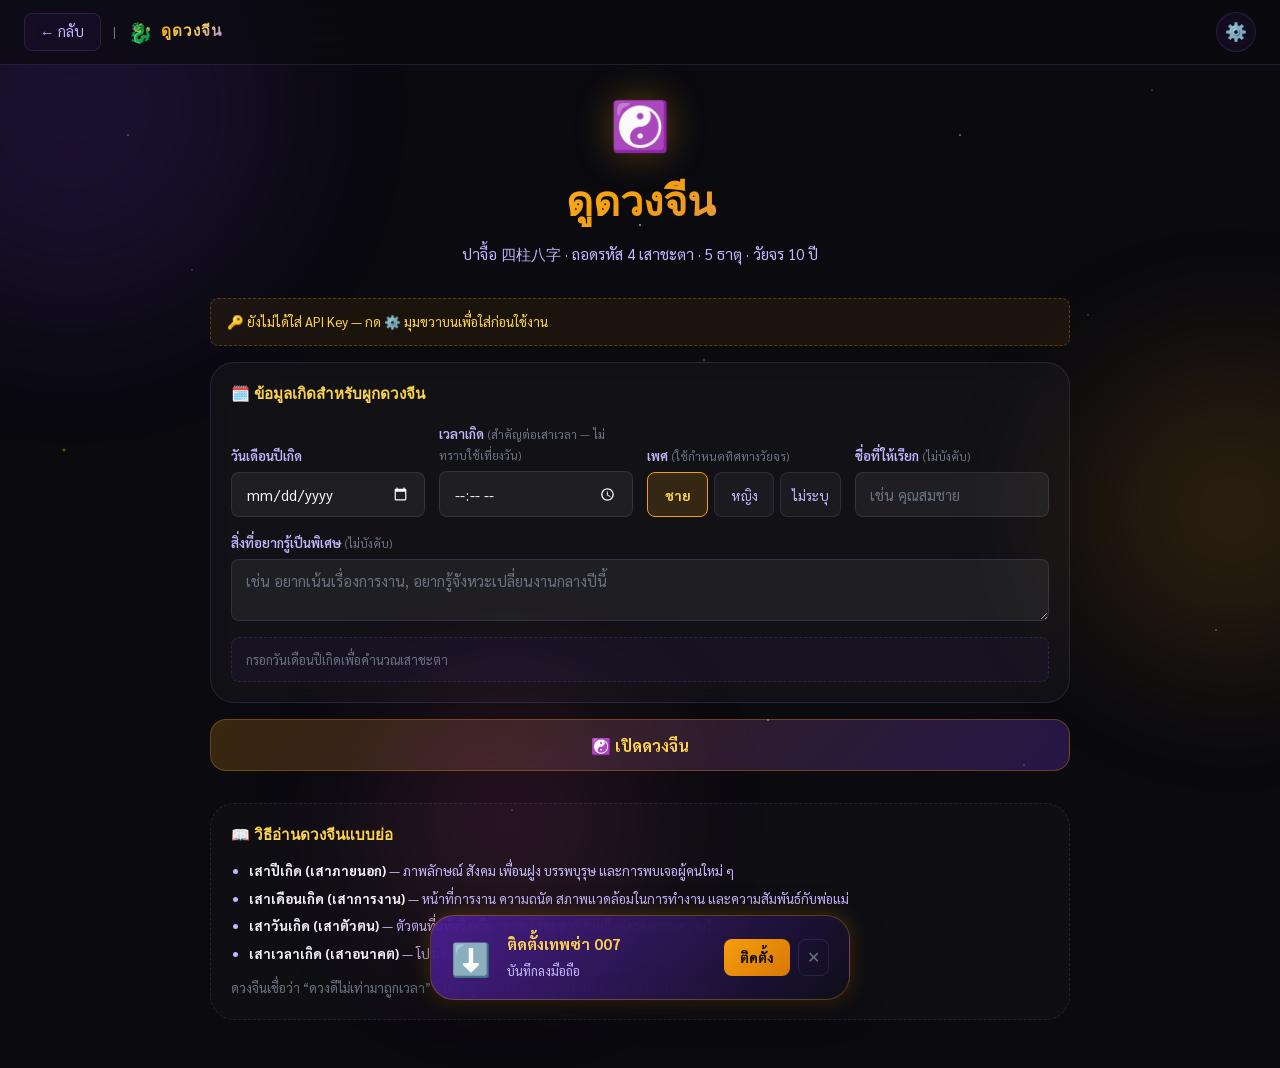
==== pages/chinese.html @ 2c727ce7 "Add files via upload" ====
<!DOCTYPE html>
<html lang="th">
<head>
  <meta charset="UTF-8" />
  <meta name="viewport" content="width=device-width, initial-scale=1.0, viewport-fit=cover" />
  <title>ดูดวงจีน — เทพซ่า 007</title>
  <meta name="description" content="ดูดวงจีน ปาจื้อ 4 เสาชะตา 5 ธาตุ วัยจร 10 ปี และดวงรายปี วิเคราะห์ด้วย AI" />
  <meta name="theme-color" content="#7c3aed" />
  <meta name="apple-mobile-web-app-capable" content="yes" />
  <meta name="apple-mobile-web-app-status-bar-style" content="black-translucent" />
  <link rel="manifest" href="../manifest.json" />
  <link rel="apple-touch-icon" href="../icons/icon-192.png" />
  <link rel="stylesheet" href="../css/style.css" />
</head>
<body>

<div class="stars-bg"></div>
<div class="nebula-orbs">
  <div class="orb orb-1"></div>
  <div class="orb orb-2"></div>
  <div class="orb orb-3"></div>
</div>

<!-- ========== Navbar ========== -->
<nav class="navbar" role="navigation" aria-label="เมนูนำทาง">
  <div style="display:flex; align-items:center; gap:0.75rem;">
    <a href="../index.html" class="btn-back" aria-label="กลับหน้าแรก">← กลับ</a>
    <span class="navbar-sep" style="color:var(--text-muted); font-size:0.85rem;">|</span>
    <span class="navbar-logo" style="cursor:default;">
      <span style="font-size:1.25rem;">🐉</span>
      <span class="logo-text" style="font-size:0.95rem;">ดูดวงจีน</span>
    </span>
  </div>
  <div class="navbar-actions">
    <button class="btn-icon" id="btn-settings" aria-label="การตั้งค่า" title="การตั้งค่า">⚙️</button>
  </div>
</nav>

<!-- ========== Settings Panel (shared component) ========== -->
<div class="settings-overlay" id="settings-overlay" role="dialog" aria-modal="true" aria-labelledby="settings-title"></div>
<aside class="settings-panel" id="settings-panel">
  <div class="settings-header">
    <h2 id="settings-title">⚙️ การตั้งค่า</h2>
    <button class="btn-icon" id="btn-settings-close" aria-label="ปิด">✕</button>
  </div>
  <div class="settings-body">
    <div class="settings-section">
      <label for="setting-api-key">🔑 Gemini API Key</label>
      <div class="input-group">
        <input type="password" id="setting-api-key" placeholder="AIzaSy..." autocomplete="off" spellcheck="false" />
        <button class="input-toggle-eye" id="toggle-eye" aria-label="แสดง/ซ่อน">👁</button>
      </div>
      <a href="https://aistudio.google.com/app/apikey" target="_blank" rel="noopener noreferrer" class="settings-link">
        🔗 รับ API Key ฟรีที่ Google AI Studio →
      </a>
    </div>
    <div class="settings-divider"></div>
    <div class="settings-section">
      <label for="setting-voice">🔊 โมเดลเสียงอ่าน</label>
      <div class="settings-select-wrapper">
        <select id="setting-voice" aria-label="เลือกเสียงอ่าน">
          <option value="auto">✨ อัตโนมัติ — เสียงธรรมชาติ (แนะนำ)</option>
        </select>
      </div>
      <div class="settings-hint">แสดงเฉพาะเสียงภาษาไทยที่ติดตั้งอยู่ใน Microsoft Edge หรือระบบของคุณ</div>
    </div>
    <div class="settings-divider"></div>
    <div class="settings-section">
      <label for="setting-model">🤖 เลือกโมเดล AI</label>
      <div class="settings-select-wrapper">
        <select id="setting-model" aria-label="เลือกโมเดล Gemini">
          <option value="models/gemini-2.5-flash">✨ Gemini 2.5 Flash</option>
        </select>
      </div>
      <div id="model-status" class="model-status" style="display:none;"></div>
      <button
        type="button"
        style="margin-top:0.5rem; width:100%; padding:0.5rem; border-radius:8px; border:1px solid var(--border-glass); background:var(--bg-glass); color:var(--text-secondary); font-family:Sarabun,sans-serif; font-size:0.82rem; cursor:pointer;"
        id="btn-refresh-models"
        onclick="(function(){
          const key=document.getElementById('setting-api-key').value.trim()||window.Store.get(window.STORAGE.API_KEY,'');
          if(!key){window.showToast('กรุณาใส่ API Key ก่อน','error');return;}
          const el=document.getElementById('model-status');el.style.display='block';
          window.modelManager.fetchModels(key,true);
        })()">
        🔄 โหลดโมเดลใหม่จาก API
      </button>
    </div>
    <div class="settings-divider"></div>
    <div class="settings-section">
      <label>ℹ️ ข้อมูล</label>
      <div style="font-size:0.82rem; color:var(--text-muted); line-height:1.7;">
        ข้อมูลเกิดและผลคำทำนายทั้งหมดถูกคำนวณและบันทึกไว้ในเครื่องของคุณเอง (LocalStorage) ไม่มีการส่งไปที่อื่นนอกจาก Google Gemini API
      </div>
    </div>
  </div>
  <div class="settings-footer">
    <button class="btn-save" id="btn-save-settings">💾 บันทึก</button>
    <button class="btn-clear-data" id="btn-clear-data">🗑️ ล้างทั้งหมด</button>
  </div>
</aside>

<!-- ========== Page ========== -->
<main class="astro-wrapper">

  <header class="astro-hero">
    <div class="astro-hero-icon">☯️</div>
    <h1>ดูดวงจีน</h1>
    <p>ปาจื้อ 四柱八字 · ถอดรหัส 4 เสาชะตา · 5 ธาตุ · วัยจร 10 ปี</p>
  </header>

  <div class="astro-key-warning" id="cn-key-warning" style="display:none;">
    🔑 ยังไม่ได้ใส่ API Key — กด ⚙️ มุมขวาบนเพื่อใส่ก่อนใช้งาน
  </div>

  <!-- ฟอร์มข้อมูลเกิด -->
  <div id="cn-form-slot"></div>

  <button class="astro-cta" id="cn-run" type="button">☯️ เปิดดวงจีน</button>

  <!-- ผลคำนวณ (โชว์ทันที ไม่ต้องรอ AI) -->
  <section id="cn-panel" hidden></section>

  <!-- คำทำนายจาก AI -->
  <section id="cn-result" style="margin-top:1.25rem;"></section>

  <section class="cn-note-card">
    <h3>📖 วิธีอ่านดวงจีนแบบย่อ</h3>
    <ul>
      <li><strong>เสาปีเกิด (เสาภายนอก)</strong> — ภาพลักษณ์ สังคม เพื่อนฝูง บรรพบุรุษ และการพบเจอผู้คนใหม่ ๆ</li>
      <li><strong>เสาเดือนเกิด (เสาการงาน)</strong> — หน้าที่การงาน ความถนัด สภาพแวดล้อมในการทำงาน และความสัมพันธ์กับพ่อแม่</li>
      <li><strong>เสาวันเกิด (เสาตัวตน)</strong> — ตัวตนที่แท้จริงหรือ “ธาตุเจ้าชะตา” รวมถึงคู่ครองและความรัก</li>
      <li><strong>เสาเวลาเกิด (เสาอนาคต)</strong> — โปรเจกต์ในอนาคต ความลับ ความคิดในใจ บุตร และบริวาร</li>
    </ul>
    <p>ดวงจีนเชื่อว่า “ดวงดีไม่เท่ามาถูกเวลา” จึงต้องดูวัยจร (จังหวะทุก 10 ปี) และดวงรายปีควบคู่กัน</p>
  </section>

</main>

<!-- ========== PWA Install Banner ========== -->
<div class="install-banner" id="install-banner" role="complementary">
  <div class="install-banner-icon">⬇️</div>
  <div class="install-banner-text">
    <strong>ติดตั้งเทพซ่า 007</strong>
    <span>บันทึกลงมือถือ</span>
  </div>
  <div class="install-banner-actions">
    <button class="btn-install" id="btn-install-pwa">ติดตั้ง</button>
    <button class="btn-dismiss" id="btn-dismiss-pwa" aria-label="ปิด">✕</button>
  </div>
</div>

<script src="../js/app.js"></script>
<script src="../js/models.js"></script>
<script src="../js/chinese.js"></script>
</body>
</html>
---- css/style.css ----
/* ==========================================
   เทพซ่า 007 — Global Design System
   ========================================== */

@import url('https://fonts.googleapis.com/css2?family=Cinzel:wght@400;600;700;900&family=Sarabun:wght@300;400;500;600;700&display=swap');

/* ---- CSS Variables ---- */
:root {
  color-scheme: dark;
  --bg-primary:    #0a0a0f;
  --bg-secondary:  #0f0f1a;
  --bg-card:       rgba(255,255,255,0.04);
  --bg-glass:      rgba(124,58,237,0.08);

  --purple-deep:   #4c1d95;
  --purple-main:   #7c3aed;
  --purple-light:  #a78bfa;
  --purple-glow:   rgba(124,58,237,0.35);

  --gold-main:     #f59e0b;
  --gold-light:    #fcd34d;
  --gold-glow:     rgba(245,158,11,0.35);

  --pink-accent:   #ec4899;
  --pink-glow:     rgba(236,72,153,0.25);

  --cyan-accent:   #06b6d4;
  --text-primary:  #f8f4ff;
  --text-secondary:#c4b5fd;
  --text-muted:    #6b7280;

  --border-glass:  rgba(167,139,250,0.15);
  --border-gold:   rgba(245,158,11,0.3);

  --radius-sm:     8px;
  --radius-md:     16px;
  --radius-lg:     24px;
  --radius-xl:     32px;

  --shadow-purple: 0 0 30px rgba(124,58,237,0.4);
  --shadow-gold:   0 0 20px rgba(245,158,11,0.3);
  --shadow-card:   0 8px 32px rgba(0,0,0,0.4);

  --transition:    all 0.3s cubic-bezier(0.4,0,0.2,1);
}

/* ---- Reset ---- */
*, *::before, *::after { box-sizing: border-box; margin: 0; padding: 0; }

html { scroll-behavior: smooth; font-size: 16px; }

body {
  font-family: 'Sarabun', sans-serif;
  background-color: var(--bg-primary);
  color: var(--text-primary);
  min-height: 100vh;
  overflow-x: hidden;
  line-height: 1.6;
}

/* ---- Starfield Background ---- */
.stars-bg {
  position: fixed;
  inset: 0;
  z-index: 0;
  pointer-events: none;
  overflow: hidden;
}
.stars-bg::before, .stars-bg::after {
  content: '';
  position: absolute;
  inset: 0;
  background-image:
    radial-gradient(1px 1px at 10% 15%, rgba(255,255,255,0.8) 0%, transparent 100%),
    radial-gradient(1px 1px at 30% 45%, rgba(255,255,255,0.6) 0%, transparent 100%),
    radial-gradient(1.5px 1.5px at 50% 25%, rgba(255,255,255,0.9) 0%, transparent 100%),
    radial-gradient(1px 1px at 70% 60%, rgba(255,255,255,0.7) 0%, transparent 100%),
    radial-gradient(1px 1px at 85% 35%, rgba(255,255,255,0.5) 0%, transparent 100%),
    radial-gradient(1px 1px at 20% 75%, rgba(255,255,255,0.6) 0%, transparent 100%),
    radial-gradient(1.5px 1.5px at 60% 80%, rgba(255,255,255,0.8) 0%, transparent 100%),
    radial-gradient(1px 1px at 40% 90%, rgba(255,255,255,0.5) 0%, transparent 100%),
    radial-gradient(1px 1px at 90% 10%, rgba(167,139,250,0.9) 0%, transparent 100%),
    radial-gradient(2px 2px at 5% 50%, rgba(245,158,11,0.7) 0%, transparent 100%);
  animation: twinkle 4s ease-in-out infinite alternate;
}
.stars-bg::after {
  background-image:
    radial-gradient(1px 1px at 15% 30%, rgba(255,255,255,0.5) 0%, transparent 100%),
    radial-gradient(1px 1px at 45% 65%, rgba(255,255,255,0.7) 0%, transparent 100%),
    radial-gradient(1.5px 1.5px at 75% 15%, rgba(255,255,255,0.6) 0%, transparent 100%),
    radial-gradient(1px 1px at 95% 70%, rgba(255,255,255,0.8) 0%, transparent 100%),
    radial-gradient(1px 1px at 25% 55%, rgba(167,139,250,0.6) 0%, transparent 100%),
    radial-gradient(2px 2px at 55% 40%, rgba(245,158,11,0.5) 0%, transparent 100%),
    radial-gradient(1px 1px at 80% 85%, rgba(255,255,255,0.5) 0%, transparent 100%);
  animation-delay: 2s;
  animation-duration: 6s;
}
@keyframes twinkle {
  0%   { opacity: 0.6; }
  100% { opacity: 1; }
}

/* ---- Nebula Orbs ---- */
.nebula-orbs {
  position: fixed;
  inset: 0;
  z-index: 0;
  pointer-events: none;
}
.orb {
  position: absolute;
  border-radius: 50%;
  filter: blur(80px);
  opacity: 0.15;
  animation: floatOrb 8s ease-in-out infinite;
}
.orb-1 { width: 400px; height: 400px; background: var(--purple-main); top: -10%; left: -10%; animation-duration: 10s; }
.orb-2 { width: 300px; height: 300px; background: var(--gold-main); top: 40%; right: -8%; animation-duration: 12s; animation-delay: 2s; }
.orb-3 { width: 250px; height: 250px; background: var(--pink-accent); bottom: -5%; left: 30%; animation-duration: 9s; animation-delay: 4s; }
@keyframes floatOrb {
  0%, 100% { transform: translate(0, 0) scale(1); }
  33%       { transform: translate(30px, -20px) scale(1.05); }
  66%       { transform: translate(-20px, 30px) scale(0.95); }
}

/* ---- Layout ---- */
.page-wrapper {
  position: relative;
  z-index: 1;
  min-height: 100vh;
}

/* ---- Navbar ---- */
.navbar {
  position: fixed;
  top: 0;
  left: 0;
  right: 0;
  z-index: 100;
  display: flex;
  align-items: center;
  justify-content: space-between;
  padding: 0.75rem 1.5rem;
  background: rgba(10,10,15,0.7);
  backdrop-filter: blur(20px);
  -webkit-backdrop-filter: blur(20px);
  border-bottom: 1px solid var(--border-glass);
}
.navbar-logo {
  display: flex;
  align-items: center;
  gap: 0.5rem;
  text-decoration: none;
}
.navbar-logo .logo-icon {
  font-size: 1.5rem;
  filter: drop-shadow(0 0 8px var(--gold-main));
  animation: rotateSlow 20s linear infinite;
}
@keyframes rotateSlow { to { transform: rotate(360deg); } }
.navbar-logo .logo-text {
  font-family: 'Cinzel', serif;
  font-size: 1.1rem;
  font-weight: 700;
  background: linear-gradient(135deg, var(--gold-main), var(--gold-light), var(--purple-light));
  -webkit-background-clip: text;
  -webkit-text-fill-color: transparent;
  background-clip: text;
  letter-spacing: 1px;
}
.navbar-actions { display: flex; align-items: center; gap: 0.5rem; }

/* ---- Buttons ---- */
.btn-icon {
  width: 40px;
  height: 40px;
  border-radius: 50%;
  border: 1px solid var(--border-glass);
  background: var(--bg-glass);
  color: var(--text-primary);
  font-size: 1.1rem;
  cursor: pointer;
  display: flex;
  align-items: center;
  justify-content: center;
  transition: var(--transition);
  backdrop-filter: blur(10px);
  -webkit-backdrop-filter: blur(10px);
}
.btn-icon:hover {
  border-color: var(--purple-main);
  background: var(--purple-glow);
  box-shadow: var(--shadow-purple);
  transform: scale(1.05);
}
.btn-back {
  display: inline-flex;
  align-items: center;
  gap: 0.4rem;
  padding: 0.4rem 1rem;
  border-radius: var(--radius-sm);
  border: 1px solid var(--border-glass);
  background: var(--bg-glass);
  color: var(--text-secondary);
  font-family: 'Sarabun', sans-serif;
  font-size: 0.9rem;
  cursor: pointer;
  text-decoration: none;
  transition: var(--transition);
  backdrop-filter: blur(10px);
}
.btn-back:hover {
  color: var(--text-primary);
  border-color: var(--purple-main);
  background: var(--purple-glow);
}

.btn-primary {
  display: inline-flex;
  align-items: center;
  justify-content: center;
  gap: 0.5rem;
  padding: 0.75rem 1.75rem;
  border-radius: var(--radius-md);
  border: none;
  background: linear-gradient(135deg, var(--purple-main), var(--purple-deep));
  color: #fff;
  font-family: 'Sarabun', sans-serif;
  font-size: 1rem;
  font-weight: 600;
  cursor: pointer;
  transition: var(--transition);
  box-shadow: 0 4px 15px var(--purple-glow);
}
.btn-primary:hover {
  transform: translateY(-2px);
  box-shadow: 0 8px 25px var(--purple-glow);
}
.btn-primary:active { transform: translateY(0); }
.btn-primary:disabled {
  opacity: 0.5;
  cursor: not-allowed;
  transform: none;
}

.btn-gold {
  display: inline-flex;
  align-items: center;
  justify-content: center;
  gap: 0.5rem;
  padding: 0.75rem 1.75rem;
  border-radius: var(--radius-md);
  border: 1px solid var(--gold-main);
  background: linear-gradient(135deg, rgba(245,158,11,0.15), rgba(252,211,77,0.1));
  color: var(--gold-light);
  font-family: 'Sarabun', sans-serif;
  font-size: 1rem;
  font-weight: 600;
  cursor: pointer;
  transition: var(--transition);
}
.btn-gold:hover {
  background: linear-gradient(135deg, rgba(245,158,11,0.25), rgba(252,211,77,0.2));
  box-shadow: var(--shadow-gold);
  transform: translateY(-2px);
}

/* ---- Settings Panel ---- */
.settings-overlay {
  position: fixed;
  inset: 0;
  background: rgba(0,0,0,0.6);
  backdrop-filter: blur(4px);
  z-index: 200;
  opacity: 0;
  pointer-events: none;
  transition: opacity 0.3s ease;
}
.settings-overlay.open { opacity: 1; pointer-events: all; }

.settings-panel {
  position: fixed;
  top: 0;
  right: 0;
  bottom: 0;
  width: min(380px, 100vw);
  background: linear-gradient(180deg, #0d0d1a 0%, #0a0a0f 100%);
  border-left: 1px solid var(--border-glass);
  z-index: 201;
  transform: translateX(100%);
  transition: transform 0.35s cubic-bezier(0.4,0,0.2,1);
  display: flex;
  flex-direction: column;
  overflow: hidden;
}
.settings-panel.open { transform: translateX(0); }

.settings-header {
  display: flex;
  align-items: center;
  justify-content: space-between;
  padding: 1.25rem 1.5rem;
  border-bottom: 1px solid var(--border-glass);
  background: rgba(124,58,237,0.08);
}
.settings-header h2 {
  font-family: 'Cinzel', serif;
  font-size: 1.1rem;
  font-weight: 600;
  color: var(--gold-light);
}
.settings-body { flex: 1; overflow-y: auto; padding: 1.5rem; display: flex; flex-direction: column; gap: 1.5rem; }

.settings-section { display: flex; flex-direction: column; gap: 0.75rem; }
.settings-section label {
  font-size: 0.85rem;
  font-weight: 600;
  color: var(--text-secondary);
  text-transform: uppercase;
  letter-spacing: 0.05em;
}

.input-group { position: relative; }
.input-group input,
.input-group select,
.settings-section select {
  width: 100%;
  padding: 0.75rem 1rem;
  border-radius: var(--radius-sm);
  border: 1px solid var(--border-glass);
  background: rgba(255,255,255,0.06);
  color: var(--text-primary);
  font-family: 'Sarabun', sans-serif;
  font-size: 0.95rem;
  outline: none;
  transition: var(--transition);
  -webkit-appearance: none;
  appearance: none;
  color-scheme: dark;
}

.settings-section select option,
.input-group select option,
select option {
  background-color: #161229 !important;
  color: #f8f4ff !important;
  font-family: 'Sarabun', sans-serif;
  font-size: 0.95rem;
  padding: 0.75rem 1rem;
}
.input-group input[type="password"] { padding-right: 2.75rem; letter-spacing: 0.1em; }
.input-group input:focus,
.input-group select:focus,
.settings-section select:focus {
  border-color: var(--purple-main);
  background: rgba(124,58,237,0.08);
  box-shadow: 0 0 0 3px rgba(124,58,237,0.15);
}
.input-toggle-eye {
  position: absolute;
  right: 0.75rem;
  top: 50%;
  transform: translateY(-50%);
  background: none;
  border: none;
  color: var(--text-muted);
  cursor: pointer;
  font-size: 1rem;
  padding: 0.25rem;
  line-height: 1;
  transition: color 0.2s;
}
.input-toggle-eye:hover { color: var(--text-primary); }

.settings-link {
  font-size: 0.82rem;
  color: var(--purple-light);
  text-decoration: none;
  display: inline-flex;
  align-items: center;
  gap: 0.3rem;
  transition: color 0.2s;
}
.settings-link:hover { color: var(--gold-light); }

.settings-hint {
  color: var(--text-muted);
  font-size: 0.78rem;
  line-height: 1.5;
}

.settings-select-wrapper { position: relative; }

/* Custom Select Dropdown Component */
.custom-select-container {
  position: relative;
  width: 100%;
}

.custom-select-trigger {
  width: 100%;
  padding: 0.85rem 1rem;
  border-radius: var(--radius-sm);
  border: 2px solid #8b5cf6;
  background: #0f0b21;
  color: #ffffff !important;
  font-family: 'Sarabun', sans-serif;
  font-size: 0.98rem;
  font-weight: 600;
  display: flex;
  align-items: center;
  justify-content: space-between;
  cursor: pointer;
  user-select: none;
  transition: all 0.25s cubic-bezier(0.4, 0, 0.2, 1);
  box-shadow: 0 4px 15px rgba(0, 0, 0, 0.4), inset 0 1px 2px rgba(255, 255, 255, 0.08);
}

.custom-select-trigger:hover {
  border-color: #a78bfa;
  background: #181236;
  box-shadow: 0 0 15px rgba(124, 58, 237, 0.35);
}

.custom-select-trigger.active {
  border-color: #f59e0b;
  background: #181236;
  box-shadow: 0 0 0 3px rgba(245, 158, 11, 0.25), 0 0 25px rgba(124, 58, 237, 0.4);
}

.custom-select-trigger .custom-select-label-wrap {
  display: flex;
  align-items: center;
  gap: 0.6rem;
  overflow: hidden;
  text-overflow: ellipsis;
  white-space: nowrap;
}

.custom-select-trigger .custom-select-label {
  color: #ffffff !important;
  font-weight: 600;
  font-size: 0.98rem;
  letter-spacing: 0.02em;
}

.custom-select-trigger .custom-select-arrow {
  color: #f59e0b !important;
  font-size: 1rem;
  font-weight: bold;
  transition: transform 0.25s ease, color 0.2s ease;
  flex-shrink: 0;
  margin-left: 0.5rem;
}

.custom-select-trigger.active .custom-select-arrow {
  transform: rotate(180deg);
  color: #fbbf24 !important;
}

/* Dropdown list container */
.custom-select-dropdown {
  position: absolute;
  top: calc(100% + 8px);
  left: 0;
  right: 0;
  z-index: 99999;
  background: #0e0a1f;
  border: 2px solid rgba(167, 139, 250, 0.45);
  border-radius: 14px;
  box-shadow: 0 20px 60px rgba(0, 0, 0, 0.95), 0 0 30px rgba(124, 58, 237, 0.35);
  max-height: 270px;
  overflow-y: auto;
  padding: 8px;
  backdrop-filter: blur(24px);
  -webkit-backdrop-filter: blur(24px);
  animation: customSelectFadeIn 0.2s cubic-bezier(0.16, 1, 0.3, 1);
  scrollbar-width: thin;
  scrollbar-color: #f59e0b #181333;
}

@keyframes customSelectFadeIn {
  from { opacity: 0; transform: translateY(-8px) scale(0.98); }
  to { opacity: 1; transform: translateY(0) scale(1); }
}

/* ---- Highly Visible Gold Scrollbar (แถบสไลด์เด่นชัด) ---- */
.custom-select-dropdown::-webkit-scrollbar {
  width: 10px;
}
.custom-select-dropdown::-webkit-scrollbar-track {
  background: #181333;
  border-radius: 8px;
  border: 1px solid rgba(255, 255, 255, 0.15);
  margin: 4px 2px;
}
.custom-select-dropdown::-webkit-scrollbar-thumb {
  background: linear-gradient(180deg, #f59e0b, #d97706);
  border-radius: 8px;
  border: 2px solid #181333;
  box-shadow: 0 0 10px rgba(245, 158, 11, 0.7);
}
.custom-select-dropdown::-webkit-scrollbar-thumb:hover {
  background: linear-gradient(180deg, #fbbf24, #f59e0b);
  box-shadow: 0 0 15px rgba(245, 158, 11, 1);
}

/* Dropdown Items with High Contrast */
.custom-select-item {
  padding: 0.75rem 0.9rem;
  border-radius: 9px;
  background: #16112e;
  border: 1px solid rgba(255, 255, 255, 0.08);
  color: #ffffff !important;
  font-size: 0.92rem;
  font-weight: 600;
  display: flex;
  align-items: center;
  justify-content: space-between;
  gap: 0.5rem;
  cursor: pointer;
  transition: all 0.15s ease;
  user-select: none;
  margin-bottom: 5px;
}

.custom-select-item:hover {
  background: #6d28d9 !important;
  border-color: #c084fc;
  color: #ffffff !important;
  transform: translateX(4px);
  box-shadow: 0 4px 12px rgba(109, 40, 217, 0.4);
}

.custom-select-item.selected {
  background: #4c1d95 !important;
  border: 2px solid #f59e0b !important;
  color: #ffffff !important;
  font-weight: 700;
  box-shadow: 0 0 15px rgba(245, 158, 11, 0.25);
}

.custom-select-item .item-main {
  display: flex;
  align-items: center;
  gap: 0.6rem;
  overflow: hidden;
  text-overflow: ellipsis;
  white-space: nowrap;
  color: #ffffff !important;
}

.custom-select-item .item-main span {
  color: #ffffff !important;
}

.custom-select-item .item-badge {
  font-size: 0.72rem;
  padding: 0.18rem 0.5rem;
  border-radius: 6px;
  font-weight: 700;
  letter-spacing: 0.02em;
}

.custom-select-item .badge-flash {
  background: #2a1906;
  color: #fbbf24 !important;
  border: 1px solid #f59e0b;
}

.custom-select-item .badge-pro {
  background: #082f49;
  color: #38bdf8 !important;
  border: 1px solid #0284c7;
}

.custom-select-item .badge-new {
  background: #1c0e3a;
  color: #c084fc !important;
  border: 1px solid #9333ea;
}

.custom-select-item .item-check {
  color: #f59e0b !important;
  font-size: 1.05rem;
  font-weight: 900;
  margin-left: 0.4rem;
}

.model-status {
  font-size: 0.8rem;
  padding: 0.4rem 0.75rem;
  border-radius: var(--radius-sm);
  background: rgba(255,255,255,0.04);
  border: 1px solid var(--border-glass);
}
.model-status.loading { color: var(--purple-light); }
.model-status.success { color: #4ade80; border-color: rgba(74,222,128,0.3); }
.model-status.error   { color: var(--pink-accent); border-color: rgba(236,72,153,0.3); }

.settings-divider {
  height: 1px;
  background: var(--border-glass);
}

.settings-footer {
  padding: 1.25rem 1.5rem;
  border-top: 1px solid var(--border-glass);
  display: flex;
  gap: 0.75rem;
}
.btn-save {
  flex: 1;
  padding: 0.65rem;
  border-radius: var(--radius-sm);
  border: none;
  background: linear-gradient(135deg, var(--purple-main), var(--purple-deep));
  color: #fff;
  font-family: 'Sarabun', sans-serif;
  font-weight: 600;
  cursor: pointer;
  transition: var(--transition);
}
.btn-save:hover { box-shadow: 0 0 20px var(--purple-glow); }
.btn-clear-data {
  padding: 0.65rem 1rem;
  border-radius: var(--radius-sm);
  border: 1px solid rgba(239,68,68,0.3);
  background: transparent;
  color: #f87171;
  font-family: 'Sarabun', sans-serif;
  font-size: 0.85rem;
  cursor: pointer;
  transition: var(--transition);
}
.btn-clear-data:hover { background: rgba(239,68,68,0.1); border-color: rgba(239,68,68,0.5); }

/* ---- Install Banner ---- */
.install-banner {
  position: fixed;
  bottom: 1.25rem;
  left: 50%;
  transform: translateX(-50%) translateY(120px);
  width: calc(100% - 2rem);
  max-width: 420px;
  z-index: 150;
  background: linear-gradient(135deg, rgba(76,29,149,0.9), rgba(15,15,26,0.95));
  border: 1px solid var(--border-gold);
  border-radius: var(--radius-lg);
  padding: 1rem 1.25rem;
  display: flex;
  align-items: center;
  gap: 1rem;
  backdrop-filter: blur(20px);
  -webkit-backdrop-filter: blur(20px);
  box-shadow: 0 8px 32px rgba(0,0,0,0.5), var(--shadow-gold);
  transition: transform 0.4s cubic-bezier(0.34,1.56,0.64,1);
}
.install-banner.show { transform: translateX(-50%) translateY(0); }
.install-banner-icon { font-size: 2rem; flex-shrink: 0; }
.install-banner-text { flex: 1; }
.install-banner-text strong { font-size: 0.95rem; color: var(--gold-light); display: block; }
.install-banner-text span { font-size: 0.8rem; color: var(--text-secondary); }
.install-banner-actions { display: flex; gap: 0.5rem; flex-shrink: 0; }
.btn-install {
  padding: 0.5rem 1rem;
  border-radius: var(--radius-sm);
  border: none;
  background: linear-gradient(135deg, var(--gold-main), #d97706);
  color: #000;
  font-family: 'Sarabun', sans-serif;
  font-weight: 700;
  font-size: 0.85rem;
  cursor: pointer;
  transition: var(--transition);
}
.btn-install:hover { transform: scale(1.05); }
.btn-dismiss {
  padding: 0.5rem;
  border-radius: var(--radius-sm);
  border: 1px solid var(--border-glass);
  background: transparent;
  color: var(--text-muted);
  cursor: pointer;
  font-size: 1rem;
  transition: var(--transition);
}
.btn-dismiss:hover { color: var(--text-primary); }

/* ---- Hero Section ---- */
.hero {
  padding: 7rem 1.5rem 3rem;
  text-align: center;
  max-width: 800px;
  margin: 0 auto;
}
.hero-badge {
  display: inline-flex;
  align-items: center;
  gap: 0.4rem;
  padding: 0.35rem 0.9rem;
  border-radius: 100px;
  border: 1px solid var(--border-gold);
  background: rgba(245,158,11,0.08);
  color: var(--gold-light);
  font-size: 0.8rem;
  font-weight: 600;
  letter-spacing: 0.05em;
  margin-bottom: 1.5rem;
  animation: pulseGold 2s ease-in-out infinite;
}
@keyframes pulseGold {
  0%, 100% { box-shadow: 0 0 0 0 rgba(245,158,11,0); }
  50%       { box-shadow: 0 0 0 6px rgba(245,158,11,0.08); }
}

.hero-title {
  font-family: 'Cinzel', serif;
  font-size: clamp(2.5rem, 8vw, 4.5rem);
  font-weight: 900;
  line-height: 1.1;
  margin-bottom: 0.5rem;
  background: linear-gradient(135deg, var(--gold-light) 0%, var(--gold-main) 40%, var(--purple-light) 80%);
  -webkit-background-clip: text;
  -webkit-text-fill-color: transparent;
  background-clip: text;
  filter: drop-shadow(0 0 20px rgba(245,158,11,0.3));
}
.hero-title-sub {
  font-family: 'Cinzel', serif;
  font-size: clamp(1rem, 3vw, 1.5rem);
  font-weight: 400;
  color: var(--text-secondary);
  letter-spacing: 0.3em;
  margin-bottom: 1.5rem;
}
.hero-desc {
  font-size: 1.05rem;
  color: var(--text-secondary);
  max-width: 500px;
  margin: 0 auto 2.5rem;
  line-height: 1.7;
}
.hero-divider {
  display: flex;
  align-items: center;
  gap: 1rem;
  margin-bottom: 3rem;
  justify-content: center;
}
.hero-divider::before, .hero-divider::after {
  content: '';
  flex: 1;
  max-width: 80px;
  height: 1px;
  background: linear-gradient(90deg, transparent, var(--border-gold));
}
.hero-divider::after { background: linear-gradient(90deg, var(--border-gold), transparent); }
.hero-divider-icon { color: var(--gold-main); font-size: 1.2rem; }

/* ---- Feature Grid ---- */
.features-section {
  max-width: 1100px;
  margin: 0 auto;
  padding: 0 1.25rem 4rem;
}
.features-title {
  text-align: center;
  font-family: 'Cinzel', serif;
  font-size: 1.5rem;
  font-weight: 600;
  color: var(--text-secondary);
  margin-bottom: 2rem;
  letter-spacing: 0.05em;
}
.features-grid {
  display: grid;
  grid-template-columns: repeat(auto-fit, minmax(280px, 1fr));
  gap: 1.25rem;
}

.feature-card {
  position: relative;
  background: var(--bg-card);
  border: 1px solid var(--border-glass);
  border-radius: var(--radius-lg);
  padding: 1.75rem;
  cursor: pointer;
  text-decoration: none;
  color: inherit;
  transition: var(--transition);
  overflow: hidden;
  backdrop-filter: blur(10px);
  -webkit-backdrop-filter: blur(10px);
  display: block;
}
.feature-card::before {
  content: '';
  position: absolute;
  inset: 0;
  background: linear-gradient(135deg, var(--glow-color, var(--purple-glow)), transparent 60%);
  opacity: 0;
  transition: opacity 0.3s ease;
  border-radius: inherit;
}
.feature-card:hover { transform: translateY(-6px); border-color: var(--glow-border, var(--purple-main)); box-shadow: var(--shadow-card), 0 0 30px var(--glow-color, var(--purple-glow)); }
.feature-card:hover::before { opacity: 1; }

.feature-card.active    { --glow-color: var(--purple-glow); --glow-border: var(--purple-main); }
.feature-card.active-gold { --glow-color: var(--gold-glow);   --glow-border: var(--gold-main); }
.feature-card.active-pink { --glow-color: var(--pink-glow);   --glow-border: var(--pink-accent); }
.feature-card.active-red  { --glow-color: rgba(239,68,68,0.3);  --glow-border: #ef4444; }
.feature-card.coming-soon { cursor: default; opacity: 0.65; }
.feature-card.coming-soon:hover { transform: none; box-shadow: none; border-color: var(--border-glass); }
.feature-card.coming-soon::before { opacity: 0 !important; }

.feature-badge {
  position: absolute;
  top: 1rem;
  right: 1rem;
  font-size: 0.7rem;
  font-weight: 700;
  padding: 0.2rem 0.6rem;
  border-radius: 100px;
  letter-spacing: 0.05em;
  text-transform: uppercase;
}
.badge-new  { background: rgba(124,58,237,0.2); color: var(--purple-light); border: 1px solid rgba(124,58,237,0.3); }
.badge-soon { background: rgba(107,114,128,0.2); color: var(--text-muted); border: 1px solid rgba(107,114,128,0.2); }

.feature-icon {
  font-size: 2.5rem;
  margin-bottom: 1rem;
  display: block;
  filter: drop-shadow(0 0 12px var(--glow-color, var(--purple-glow)));
  transition: transform 0.3s ease;
}
.feature-icon-image {
  width: 4.5rem;
  height: 4.5rem;
  object-fit: cover;
  border-radius: var(--radius-sm);
}
.feature-card:hover .feature-icon { transform: scale(1.15) rotate(-5deg); }

.feature-title {
  font-family: 'Cinzel', serif;
  font-size: 1.1rem;
  font-weight: 700;
  color: var(--text-primary);
  margin-bottom: 0.5rem;
}
.feature-desc { font-size: 0.9rem; color: var(--text-muted); line-height: 1.6; }

/* ---- AI Chat ---- */
.chat-container {
  /* ล็อกไว้ระหว่าง navbar กับขอบล่างจอ — ประวัติเลื่อนได้ แต่ช่องพิมพ์อยู่กับที่เสมอ */
  position: fixed;
  top: var(--navbar-h, 64px);
  left: 0;
  right: 0;
  bottom: var(--kb-inset, 0px);
  max-width: 800px;
  margin: 0 auto;
  display: flex;
  flex-direction: column;
  height: auto;
  z-index: 1;
}
.chat-header {
  padding: 1.25rem 1.5rem;
  border-bottom: 1px solid var(--border-glass);
  display: flex;
  align-items: center;
  gap: 1rem;
}
.chat-header-icon { font-size: 2rem; }
.chat-header-text h1 { font-family: 'Cinzel', serif; font-size: 1.2rem; font-weight: 700; color: var(--gold-light); }
.chat-header-text p { font-size: 0.82rem; color: var(--text-muted); }

.chat-messages {
  flex: 1;
  overflow-y: auto;
  padding: 1.5rem;
  display: flex;
  flex-direction: column;
  gap: 1.25rem;
  scroll-behavior: smooth;
  overscroll-behavior: contain;
  -webkit-overflow-scrolling: touch;
}
.chat-messages::-webkit-scrollbar { width: 4px; }
.chat-messages::-webkit-scrollbar-track { background: transparent; }
.chat-messages::-webkit-scrollbar-thumb { background: var(--border-glass); border-radius: 2px; }

.message {
  display: flex;
  gap: 0.75rem;
  animation: slideUpMsg 0.3s ease;
}
@keyframes slideUpMsg { from { opacity: 0; transform: translateY(10px); } to { opacity: 1; transform: translateY(0); } }
.message.user { flex-direction: row-reverse; }

.message-avatar {
  width: 36px;
  height: 36px;
  border-radius: 50%;
  display: flex;
  align-items: center;
  justify-content: center;
  font-size: 1rem;
  flex-shrink: 0;
  border: 1px solid var(--border-glass);
}
.message.ai .message-avatar { background: rgba(124,58,237,0.2); }
.message.user .message-avatar { background: rgba(245,158,11,0.15); }

.message-bubble {
  max-width: 75%;
  padding: 0.9rem 1.1rem;
  border-radius: var(--radius-md);
  font-size: 0.95rem;
  line-height: 1.65;
}
.message.ai .message-bubble {
  background: rgba(255,255,255,0.05);
  border: 1px solid var(--border-glass);
  border-radius: 0 var(--radius-md) var(--radius-md) var(--radius-md);
  color: var(--text-primary);
}
.message.user .message-bubble {
  background: linear-gradient(135deg, rgba(124,58,237,0.25), rgba(76,29,149,0.3));
  border: 1px solid rgba(124,58,237,0.3);
  border-radius: var(--radius-md) 0 var(--radius-md) var(--radius-md);
  color: var(--text-primary);
}

.tts-button {
  display: inline-flex;
  align-items: center;
  gap: 0.3rem;
  margin-top: 0.75rem;
  padding: 0.35rem 0.65rem;
  border: 1px solid var(--border-glass);
  border-radius: var(--radius-sm);
  background: rgba(255,255,255,0.05);
  color: var(--text-muted);
  font: inherit;
  font-size: 0.75rem;
  cursor: pointer;
  transition: color 0.2s ease, border-color 0.2s ease, background 0.2s ease;
}
.tts-button:hover,
.tts-button.is-speaking {
  border-color: var(--gold-light);
  background: rgba(245,158,11,0.1);
  color: var(--gold-light);
}

.lottery-result {
  margin-top: 0.75rem;
  padding: 1rem;
  background: rgba(245,158,11,0.08);
  border: 1px solid var(--border-gold);
  border-radius: var(--radius-sm);
}
.lottery-result h4 { font-family: 'Cinzel', serif; color: var(--gold-light); font-size: 0.85rem; margin-bottom: 0.5rem; }
.lottery-numbers {
  display: flex;
  flex-wrap: wrap;
  gap: 0.5rem;
  margin-top: 0.25rem;
}
.lottery-num {
  padding: 0.3rem 0.75rem;
  border-radius: var(--radius-sm);
  background: rgba(245,158,11,0.15);
  border: 1px solid rgba(245,158,11,0.3);
  color: var(--gold-light);
  font-family: 'Cinzel', serif;
  font-size: 1.1rem;
  font-weight: 700;
  letter-spacing: 0.1em;
}

.typing-indicator {
  display: flex;
  align-items: center;
  gap: 4px;
  padding: 0.75rem 1rem;
  background: rgba(255,255,255,0.04);
  border: 1px solid var(--border-glass);
  border-radius: 0 var(--radius-md) var(--radius-md) var(--radius-md);
  width: fit-content;
}
.typing-dot {
  width: 7px;
  height: 7px;
  border-radius: 50%;
  background: var(--purple-light);
  animation: typingBounce 1.2s ease-in-out infinite;
}
.typing-dot:nth-child(2) { animation-delay: 0.2s; }
.typing-dot:nth-child(3) { animation-delay: 0.4s; }
@keyframes typingBounce { 0%, 60%, 100% { transform: translateY(0); } 30% { transform: translateY(-8px); } }

.chat-input-area {
  flex-shrink: 0;
  padding: 0.9rem 1.5rem calc(1.1rem + env(safe-area-inset-bottom, 0px));
  border-top: 1px solid var(--border-glass);
  background: rgba(10,10,15,0.85);
  backdrop-filter: blur(14px);
  -webkit-backdrop-filter: blur(14px);
}
.chat-input-row {
  display: flex;
  gap: 0.75rem;
  align-items: flex-end;
}
.chat-input-wrapper { flex: 1; position: relative; }
.chat-textarea {
  width: 100%;
  padding: 0.85rem 1rem;
  border-radius: var(--radius-md);
  border: 1px solid var(--border-glass);
  background: rgba(255,255,255,0.04);
  color: var(--text-primary);
  font-family: 'Sarabun', sans-serif;
  font-size: 0.95rem;
  resize: none;
  outline: none;
  transition: var(--transition);
  min-height: 48px;
  max-height: 140px;
  line-height: 1.5;
}
.chat-textarea:focus {
  border-color: var(--purple-main);
  background: rgba(124,58,237,0.06);
  box-shadow: 0 0 0 3px rgba(124,58,237,0.1);
}
.chat-textarea::placeholder { color: var(--text-muted); }
.btn-send {
  width: 48px;
  height: 48px;
  border-radius: var(--radius-sm);
  border: none;
  background: linear-gradient(135deg, var(--purple-main), var(--purple-deep));
  color: #fff;
  font-size: 1.1rem;
  cursor: pointer;
  display: flex;
  align-items: center;
  justify-content: center;
  flex-shrink: 0;
  transition: var(--transition);
  box-shadow: 0 4px 15px var(--purple-glow);
}
.btn-send:hover { transform: scale(1.08); box-shadow: 0 6px 20px var(--purple-glow); }
.btn-send:disabled { opacity: 0.4; cursor: not-allowed; transform: none; }


/* ---- Tarot Page ---- */
.tarot-container {
  max-width: 900px;
  margin: 0 auto;
  padding: 1.5rem;
  padding-top: calc(60px + 1.5rem);
  min-height: 100vh;
}
.tarot-header {
  text-align: center;
  margin-bottom: 2rem;
}
.tarot-header h1 {
  font-family: 'Cinzel', serif;
  font-size: clamp(1.5rem, 5vw, 2.5rem);
  font-weight: 700;
  background: linear-gradient(135deg, var(--gold-light), var(--purple-light));
  -webkit-background-clip: text;
  -webkit-text-fill-color: transparent;
  background-clip: text;
}
.tarot-header p { color: var(--text-muted); font-size: 0.95rem; margin-top: 0.5rem; }

.daily-limit-notice {
  text-align: center;
  padding: 1.5rem;
  background: rgba(245,158,11,0.06);
  border: 1px solid var(--border-gold);
  border-radius: var(--radius-lg);
  margin-bottom: 2rem;
}
.daily-limit-notice .icon { font-size: 2rem; margin-bottom: 0.5rem; }
.daily-limit-notice p { color: var(--gold-light); font-size: 0.95rem; }
.daily-limit-notice .reset-time { color: var(--text-muted); font-size: 0.8rem; margin-top: 0.25rem; }

.tarot-phase { animation: fadeInUp 0.5s ease; }
@keyframes fadeInUp { from { opacity: 0; transform: translateY(20px); } to { opacity: 1; transform: translateY(0); } }

/* Deck area */
.deck-area {
  display: flex;
  flex-direction: column;
  align-items: center;
  gap: 2rem;
}
.deck-actions { display: flex; gap: 1rem; flex-wrap: wrap; justify-content: center; }

.deck-visual {
  position: relative;
  width: 120px;
  height: 200px;
  margin: 1rem auto;
  cursor: pointer;
  transition: transform 0.3s ease;
}
.deck-visual:hover { transform: scale(1.05); }
.deck-card-stack {
  position: absolute;
  inset: 0;
  border-radius: var(--radius-md);
  background: linear-gradient(135deg, #1e0a3c, #0d0521);
  border: 2px solid var(--border-gold);
  box-shadow: 4px 4px 0 1px rgba(245,158,11,0.2), 8px 8px 0 1px rgba(245,158,11,0.1);
}
.deck-pattern {
  position: absolute;
  inset: 0;
  display: flex;
  align-items: center;
  justify-content: center;
  font-size: 2.5rem;
  filter: drop-shadow(0 0 10px var(--gold-main));
  animation: pulseGlow 2s ease-in-out infinite;
}
@keyframes pulseGlow {
  0%, 100% { filter: drop-shadow(0 0 10px var(--gold-main)); }
  50%       { filter: drop-shadow(0 0 20px var(--gold-main)) drop-shadow(0 0 40px var(--purple-main)); }
}
.deck-shuffle-anim { animation: shuffleAnim 0.5s ease; }
@keyframes shuffleAnim {
  0%  { transform: translateX(0) rotate(0deg); }
  25% { transform: translateX(-15px) rotate(-5deg); }
  50% { transform: translateX(15px) rotate(5deg); }
  75% { transform: translateX(-8px) rotate(-2deg); }
  100%{ transform: translateX(0) rotate(0deg); }
}

/* Card selection */
.card-selection-area {
  display: flex;
  flex-direction: column;
  align-items: center;
  gap: 1.5rem;
}
.pick-prompt {
  text-align: center;
  font-size: 1rem;
  color: var(--text-secondary);
}
.pick-count {
  display: flex;
  gap: 0.5rem;
  justify-content: center;
}
.pick-dot {
  width: 10px;
  height: 10px;
  border-radius: 50%;
  border: 2px solid var(--border-gold);
  transition: var(--transition);
}
.pick-dot.filled { background: var(--gold-main); border-color: var(--gold-main); box-shadow: 0 0 8px var(--gold-main); }

.cards-spread {
  display: flex;
  justify-content: center;
  gap: 0.5rem;
  flex-wrap: wrap;
  perspective: 1000px;
}
.spread-card {
  width: 65px;
  height: 110px;
  border-radius: var(--radius-sm);
  background: linear-gradient(135deg, #1e0a3c, #0d0521);
  border: 1px solid var(--border-gold);
  cursor: pointer;
  transition: transform 0.3s ease, box-shadow 0.3s ease;
  display: flex;
  align-items: center;
  justify-content: center;
  font-size: 1.1rem;
  position: relative;
}
.spread-card:hover { transform: translateY(-12px) scale(1.05); box-shadow: 0 15px 30px rgba(245,158,11,0.2); }
.spread-card.selected {
  transform: translateY(-20px) scale(1.08);
  border-color: var(--gold-main);
  box-shadow: 0 0 20px var(--gold-glow);
  cursor: default;
}
.spread-card.selected::after {
  content: '✓';
  position: absolute;
  top: -8px;
  right: -8px;
  width: 20px;
  height: 20px;
  border-radius: 50%;
  background: var(--gold-main);
  color: #000;
  font-size: 0.65rem;
  font-weight: 700;
  display: flex;
  align-items: center;
  justify-content: center;
  line-height: 1;
}

/* Results */
.result-cards {
  display: flex;
  justify-content: center;
  gap: 1.5rem;
  flex-wrap: wrap;
  margin-bottom: 2rem;
}
.result-card-wrapper {
  display: flex;
  flex-direction: column;
  align-items: center;
  gap: 0.75rem;
}
.result-card-position {
  font-size: 0.75rem;
  color: var(--text-muted);
  text-transform: uppercase;
  letter-spacing: 0.08em;
  font-weight: 600;
}

.tarot-card-face {
  width: 100px;
  height: 165px;
  border-radius: var(--radius-sm);
  border: 2px solid var(--border-gold);
  background: linear-gradient(160deg, #1e1040, #0d0521);
  display: flex;
  flex-direction: column;
  align-items: center;
  justify-content: center;
  text-align: center;
  padding: 0.75rem;
  gap: 0.5rem;
  box-shadow: 0 8px 24px rgba(0,0,0,0.4), 0 0 20px var(--gold-glow);
  animation: flipCard 0.6s ease;
  position: relative;
  overflow: hidden;
}
.tarot-card-face.reversed { transform: rotate(180deg); }
.tarot-card-face::before {
  content: '';
  position: absolute;
  inset: 0;
  background: radial-gradient(ellipse at 50% 0%, rgba(245,158,11,0.1), transparent 60%);
}
.tarot-card-face .card-emoji { font-size: 1.75rem; z-index: 1; }
.tarot-card-face .card-name {
  font-family: 'Cinzel', serif;
  font-size: 0.65rem;
  color: var(--gold-light);
  font-weight: 700;
  z-index: 1;
  line-height: 1.3;
}
.tarot-card-face .card-number { font-size: 0.7rem; color: var(--text-muted); z-index: 1; }
.reversed-label {
  font-size: 0.65rem;
  color: var(--pink-accent);
  font-style: italic;
}
@keyframes flipCard {
  0%   { transform: perspective(600px) rotateY(-90deg); opacity: 0; }
  100% { transform: perspective(600px) rotateY(0deg); opacity: 1; }
}

.tarot-reading {
  background: rgba(255,255,255,0.03);
  border: 1px solid var(--border-glass);
  border-radius: var(--radius-lg);
  padding: 1.5rem;
  margin-top: 1rem;
}
.tarot-reading h3 {
  font-family: 'Cinzel', serif;
  font-size: 1rem;
  color: var(--gold-light);
  margin-bottom: 1rem;
  display: flex;
  align-items: center;
  gap: 0.5rem;
}
.tarot-reading-text {
  font-size: 0.95rem;
  color: var(--text-secondary);
  line-height: 1.8;
  white-space: pre-wrap;
}
.typing-cursor::after {
  content: '▋';
  animation: blinkCursor 0.7s infinite;
  color: var(--purple-light);
}
@keyframes blinkCursor { 0%, 50% { opacity: 1; } 51%, 100% { opacity: 0; } }

.btn-redraw-tomorrow {
  display: block;
  width: 100%;
  max-width: 300px;
  margin: 1.5rem auto 0;
  padding: 0.75rem;
  border-radius: var(--radius-md);
  border: 1px solid var(--border-gold);
  background: rgba(245,158,11,0.05);
  color: var(--text-muted);
  font-family: 'Sarabun', sans-serif;
  font-size: 0.85rem;
  text-align: center;
  cursor: default;
}

/* ---- No API Key Warning ---- */
.no-api-warning {
  text-align: center;
  padding: 2rem;
  background: rgba(245,158,11,0.05);
  border: 1px dashed var(--border-gold);
  border-radius: var(--radius-lg);
  margin: 2rem 0;
}
.no-api-warning .icon { font-size: 2.5rem; margin-bottom: 0.75rem; }
.no-api-warning h3 { font-family: 'Cinzel', serif; color: var(--gold-light); margin-bottom: 0.5rem; }
.no-api-warning p { color: var(--text-muted); font-size: 0.9rem; }

/* ---- Scrollbar ---- */
::-webkit-scrollbar { width: 6px; height: 6px; }
::-webkit-scrollbar-track { background: transparent; }
::-webkit-scrollbar-thumb { background: rgba(124,58,237,0.3); border-radius: 3px; }
::-webkit-scrollbar-thumb:hover { background: rgba(124,58,237,0.5); }

/* ---- Toast ---- */
.toast-container {
  position: fixed;
  bottom: 6rem;
  right: 1.25rem;
  z-index: 999;
  display: flex;
  flex-direction: column;
  gap: 0.5rem;
}
.toast {
  padding: 0.75rem 1.25rem;
  border-radius: var(--radius-sm);
  border: 1px solid var(--border-glass);
  background: rgba(15,15,26,0.95);
  backdrop-filter: blur(20px);
  color: var(--text-primary);
  font-size: 0.9rem;
  animation: slideInToast 0.3s ease;
  max-width: 280px;
}
.toast.success { border-color: rgba(74,222,128,0.4); color: #4ade80; }
.toast.error   { border-color: rgba(236,72,153,0.4); color: var(--pink-accent); }
@keyframes slideInToast { from { opacity: 0; transform: translateX(30px); } to { opacity: 1; transform: translateX(0); } }

/* ---- Footer ---- */
.site-footer {
  text-align: center;
  padding: 2rem 1.5rem;
  color: var(--text-muted);
  font-size: 0.8rem;
  border-top: 1px solid var(--border-glass);
}
.site-footer a { color: var(--purple-light); text-decoration: none; }

/* ---- Responsive ---- */
@media (max-width: 640px) {
  .navbar { padding: 0.6rem 1rem; }
  .hero   { padding: 5.5rem 1rem 2rem; }
  .features-grid { grid-template-columns: 1fr; }
  .chat-messages  { padding: 1rem; }
  .chat-input-area { padding: 0.7rem 1rem calc(0.9rem + env(safe-area-inset-bottom, 0px)); }
  .message-bubble { max-width: 88%; }
  .result-cards   { gap: 1rem; }
  .tarot-card-face { width: 85px; height: 140px; }
  .spread-card { width: 50px; height: 85px; font-size: 0.85rem; }
  .install-banner { bottom: 0.75rem; }
}
@media (max-width: 380px) {
  .spread-card { width: 42px; height: 72px; font-size: 0.75rem; }
}

/* ==========================================
   Chat History Sidebar (Gemini-style)
   ========================================== */
.chat-sidebar-overlay {
  position: fixed;
  inset: 0;
  z-index: 179;
  background: rgba(0,0,0,0.55);
  backdrop-filter: blur(3px);
  -webkit-backdrop-filter: blur(3px);
  opacity: 0;
  pointer-events: none;
  transition: opacity 0.3s ease;
}
body.sidebar-open .chat-sidebar-overlay { opacity: 1; pointer-events: all; }

.chat-sidebar {
  position: fixed;
  top: 0;
  left: 0;
  bottom: 0;
  z-index: 180;
  width: min(320px, 86vw);
  display: flex;
  flex-direction: column;
  background: linear-gradient(180deg, #0d0d1a 0%, #0a0a0f 100%);
  border-right: 1px solid var(--border-glass);
  box-shadow: 12px 0 40px rgba(0,0,0,0.55);
  transform: translateX(-101%);
  transition: transform 0.35s cubic-bezier(0.4,0,0.2,1);
  will-change: transform;
}
body.sidebar-open .chat-sidebar { transform: translateX(0); }

.sidebar-head {
  display: flex;
  align-items: center;
  justify-content: space-between;
  gap: 0.5rem;
  padding: 1rem 1rem 0.85rem;
  border-bottom: 1px solid var(--border-glass);
  background: rgba(124,58,237,0.08);
}
.sidebar-head-title {
  font-family: 'Cinzel', serif;
  font-size: 1rem;
  font-weight: 600;
  color: var(--gold-light);
  letter-spacing: 0.02em;
}
.sidebar-close { width: 32px; height: 32px; font-size: 0.85rem; }

.sidebar-new {
  display: flex;
  align-items: center;
  justify-content: center;
  gap: 0.5rem;
  margin: 0.85rem 0.85rem 0.5rem;
  padding: 0.7rem 1rem;
  border-radius: var(--radius-md);
  border: 1px solid rgba(167,139,250,0.35);
  background: linear-gradient(135deg, rgba(124,58,237,0.25), rgba(76,29,149,0.3));
  color: var(--text-primary);
  font-family: 'Sarabun', sans-serif;
  font-size: 0.92rem;
  font-weight: 600;
  cursor: pointer;
  transition: var(--transition);
}
.sidebar-new:hover {
  border-color: var(--purple-light);
  box-shadow: 0 6px 20px var(--purple-glow);
  transform: translateY(-1px);
}
.sidebar-new-icon { font-size: 1rem; color: var(--gold-light); }

.sidebar-list {
  flex: 1;
  overflow-y: auto;
  padding: 0.5rem 0.6rem 1rem;
  display: flex;
  flex-direction: column;
  gap: 0.35rem;
  scrollbar-width: thin;
}
.sidebar-list::-webkit-scrollbar { width: 5px; }
.sidebar-list::-webkit-scrollbar-track { background: transparent; }
.sidebar-list::-webkit-scrollbar-thumb { background: var(--border-glass); border-radius: 3px; }

.sidebar-empty {
  text-align: center;
  padding: 2.5rem 1rem;
  color: var(--text-muted);
  font-size: 0.88rem;
  line-height: 1.9;
}
.sidebar-empty span { font-size: 0.78rem; }

.sidebar-item {
  display: flex;
  align-items: center;
  gap: 0.4rem;
  padding: 0.6rem 0.5rem 0.6rem 0.75rem;
  border-radius: 12px;
  border: 1px solid transparent;
  cursor: pointer;
  transition: background 0.2s ease, border-color 0.2s ease;
  outline: none;
}
.sidebar-item:hover { background: rgba(124,58,237,0.12); border-color: var(--border-glass); }
.sidebar-item:focus-visible { border-color: var(--purple-light); box-shadow: 0 0 0 2px rgba(124,58,237,0.25); }
.sidebar-item.active {
  background: rgba(124,58,237,0.2);
  border-color: rgba(167,139,250,0.4);
}

.sidebar-item-main { flex: 1; min-width: 0; }
.sidebar-item-title {
  font-size: 0.9rem;
  font-weight: 600;
  color: var(--text-primary);
  white-space: nowrap;
  overflow: hidden;
  text-overflow: ellipsis;
}
.sidebar-item.active .sidebar-item-title { color: var(--gold-light); }
.sidebar-item-meta {
  font-size: 0.72rem;
  color: var(--text-muted);
  margin-top: 0.1rem;
}
.sidebar-item-tags {
  display: flex;
  flex-wrap: wrap;
  gap: 0.25rem;
  margin-top: 0.35rem;
}
.tag-chip {
  font-size: 0.66rem;
  padding: 0.1rem 0.45rem;
  border-radius: 100px;
  background: rgba(245,158,11,0.12);
  border: 1px solid rgba(245,158,11,0.28);
  color: var(--gold-light);
  white-space: nowrap;
  max-width: 100px;
  overflow: hidden;
  text-overflow: ellipsis;
}
.tag-chip.more { background: rgba(255,255,255,0.05); border-color: var(--border-glass); color: var(--text-muted); }

.sidebar-item-menu {
  flex-shrink: 0;
  width: 28px;
  height: 28px;
  border-radius: 8px;
  border: none;
  background: transparent;
  color: var(--text-muted);
  font-size: 1rem;
  line-height: 1;
  cursor: pointer;
  display: flex;
  align-items: center;
  justify-content: center;
  transition: var(--transition);
}
.sidebar-item-menu:hover { background: rgba(124,58,237,0.25); color: var(--text-primary); }

.sidebar-foot {
  padding: 0.75rem 1rem;
  border-top: 1px solid var(--border-glass);
  font-size: 0.72rem;
  color: var(--text-muted);
  text-align: center;
}

/* ---- Long-press / right-click context menu ---- */
.chat-context-menu {
  position: fixed;
  z-index: 300;
  min-width: 190px;
  padding: 0.4rem;
  border-radius: 14px;
  border: 1px solid rgba(167,139,250,0.35);
  background: rgba(14,10,31,0.98);
  backdrop-filter: blur(24px);
  -webkit-backdrop-filter: blur(24px);
  box-shadow: 0 20px 50px rgba(0,0,0,0.8), 0 0 25px rgba(124,58,237,0.25);
  display: none;
  animation: ctxIn 0.16s cubic-bezier(0.16,1,0.3,1);
}
.chat-context-menu.open { display: block; }
@keyframes ctxIn {
  from { opacity: 0; transform: scale(0.95); }
  to   { opacity: 1; transform: scale(1); }
}
.ctx-item {
  display: block;
  width: 100%;
  text-align: left;
  padding: 0.6rem 0.75rem;
  border: none;
  border-radius: 9px;
  background: transparent;
  color: var(--text-primary);
  font-family: 'Sarabun', sans-serif;
  font-size: 0.88rem;
  cursor: pointer;
  transition: background 0.15s ease, color 0.15s ease;
}
.ctx-item:hover { background: rgba(124,58,237,0.35); }
.ctx-item.danger { color: #f87171; }
.ctx-item.danger:hover { background: rgba(239,68,68,0.18); color: #fca5a5; }
.ctx-divider { height: 1px; margin: 0.3rem 0.35rem; background: var(--border-glass); }

/* ---- Rename / Tag modal ---- */
.chat-modal-overlay {
  position: fixed;
  inset: 0;
  z-index: 400;
  background: rgba(0,0,0,0.65);
  backdrop-filter: blur(5px);
  -webkit-backdrop-filter: blur(5px);
  display: none;
  align-items: center;
  justify-content: center;
  padding: 1.25rem;
}
.chat-modal-overlay.open { display: flex; }
.chat-modal {
  width: min(400px, 100%);
  padding: 1.4rem;
  border-radius: var(--radius-lg);
  border: 1px solid rgba(167,139,250,0.35);
  background: linear-gradient(180deg, #12102a 0%, #0b0a16 100%);
  box-shadow: 0 25px 60px rgba(0,0,0,0.8), 0 0 30px rgba(124,58,237,0.25);
  animation: fadeInUp 0.25s ease;
}
.chat-modal h3 {
  font-family: 'Cinzel', serif;
  font-size: 1rem;
  color: var(--gold-light);
  margin-bottom: 1rem;
}
.chat-modal input {
  width: 100%;
  padding: 0.75rem 1rem;
  border-radius: var(--radius-sm);
  border: 1px solid var(--border-glass);
  background: rgba(255,255,255,0.06);
  color: var(--text-primary);
  font-family: 'Sarabun', sans-serif;
  font-size: 0.95rem;
  outline: none;
  transition: var(--transition);
}
.chat-modal input:focus {
  border-color: var(--purple-main);
  background: rgba(124,58,237,0.08);
  box-shadow: 0 0 0 3px rgba(124,58,237,0.15);
}
.chat-modal-hint { font-size: 0.75rem; color: var(--text-muted); margin-top: 0.5rem; }
.chat-modal-actions { display: flex; gap: 0.6rem; margin-top: 1.15rem; }
.chat-modal-btn {
  flex: 1;
  padding: 0.65rem;
  border-radius: var(--radius-sm);
  border: 1px solid var(--border-glass);
  background: transparent;
  color: var(--text-secondary);
  font-family: 'Sarabun', sans-serif;
  font-size: 0.9rem;
  font-weight: 600;
  cursor: pointer;
  transition: var(--transition);
}
.chat-modal-btn:hover { color: var(--text-primary); border-color: var(--purple-light); }
.chat-modal-btn.primary {
  border: none;
  background: linear-gradient(135deg, var(--purple-main), var(--purple-deep));
  color: #fff;
}
.chat-modal-btn.primary:hover { box-shadow: 0 0 20px var(--purple-glow); }

/* ---- Voice input button ---- */
.btn-mic {
  width: 48px;
  height: 48px;
  border-radius: var(--radius-sm);
  border: 1px solid var(--border-glass);
  background: var(--bg-glass);
  color: var(--text-secondary);
  font-size: 1.15rem;
  cursor: pointer;
  display: flex;
  align-items: center;
  justify-content: center;
  flex-shrink: 0;
  transition: var(--transition);
}
.btn-mic:hover { border-color: var(--purple-main); color: var(--text-primary); transform: scale(1.05); }
.btn-mic.listening {
  background: rgba(239,68,68,0.18);
  border-color: #ef4444;
  color: #f87171;
  animation: micPulse 1.4s ease-in-out infinite;
}
@keyframes micPulse {
  0%, 100% { box-shadow: 0 0 0 0 rgba(239,68,68,0.55); }
  50%      { box-shadow: 0 0 0 10px rgba(239,68,68,0); }
}

@media (max-width: 640px) {
  .btn-mic { width: 44px; height: 44px; font-size: 1.05rem; }
  .chat-sidebar { width: min(300px, 88vw); }
  /* ให้ ☰ มีที่อยู่โดยไม่ดันชื่อเพจจนตกบรรทัด */
  .navbar-sep { display: none; }
  .navbar > div:first-child { gap: 0.5rem !important; }
  .navbar-logo .logo-text { font-size: 0.85rem !important; }
  .btn-back { padding: 0.4rem 0.65rem; font-size: 0.85rem; }
}

/* ==========================================
   หน้าดูดวงไทย / จีน — ส่วนประกอบที่ใช้ร่วมกัน
   ========================================== */
.astro-wrapper {
  position: relative;
  z-index: 1;
  max-width: 900px;
  margin: 0 auto;
  padding: calc(var(--navbar-h, 64px) + 1.25rem) 1.25rem 3rem;
  min-height: 100vh;
}
body.thai-chat-mode { overflow: hidden; }
body.thai-chat-mode .thai-ws-head,
body.thai-chat-mode .site-footer { display: none; }

.astro-hero { text-align: center; margin-bottom: 2rem; }
.astro-hero-icon {
  font-size: 3rem;
  filter: drop-shadow(0 0 18px var(--gold-glow));
  animation: rotateSlow 24s linear infinite;
  display: inline-block;
}
.astro-hero h1 {
  font-family: 'Cinzel', serif;
  font-size: clamp(1.7rem, 6vw, 2.6rem);
  font-weight: 700;
  margin: 0.5rem 0 0.35rem;
  background: linear-gradient(135deg, var(--gold-light), var(--gold-main), var(--purple-light));
  -webkit-background-clip: text;
  -webkit-text-fill-color: transparent;
  background-clip: text;
}
.astro-hero p { color: var(--text-secondary); font-size: 0.95rem; }

.thai-mode-grid {
  display: grid;
  grid-template-columns: repeat(auto-fit, minmax(260px, 1fr));
  gap: 1rem;
}
.thai-mode-card {
  position: relative;
  display: flex;
  flex-direction: column;
  gap: 0.5rem;
  text-align: left;
  padding: 1.5rem 1.25rem;
  border-radius: var(--radius-lg);
  border: 1px solid var(--border-glass);
  background: var(--bg-card);
  color: inherit;
  font-family: 'Sarabun', sans-serif;
  cursor: pointer;
  transition: var(--transition);
  backdrop-filter: blur(10px);
  -webkit-backdrop-filter: blur(10px);
  overflow: hidden;
}
.thai-mode-card::before {
  content: '';
  position: absolute;
  inset: 0;
  background: linear-gradient(135deg, var(--glow, var(--purple-glow)), transparent 65%);
  opacity: 0;
  transition: opacity 0.3s ease;
}
.thai-mode-card:hover { transform: translateY(-5px); border-color: var(--glow-border, var(--purple-main)); box-shadow: var(--shadow-card), 0 0 26px var(--glow, var(--purple-glow)); }
.thai-mode-card:hover::before { opacity: 1; }
.thai-mode-card.card-purple { --glow: rgba(124,58,237,0.35); --glow-border: var(--purple-main); }
.thai-mode-card.card-gold   { --glow: var(--gold-glow);         --glow-border: var(--gold-main); }
.thai-mode-card.card-pink   { --glow: rgba(236,72,153,0.3);     --glow-border: var(--pink-accent); }
.thai-mode-icon { font-size: 2.2rem; filter: drop-shadow(0 0 12px var(--glow, var(--purple-glow))); }
.thai-mode-name { font-family: 'Cinzel', serif; font-size: 1.05rem; font-weight: 700; color: var(--gold-light); position: relative; }
.thai-mode-desc { font-size: 0.86rem; color: var(--text-muted); line-height: 1.65; position: relative; }
.thai-mode-tag {
  align-self: flex-start;
  margin-top: 0.25rem;
  font-size: 0.68rem;
  font-weight: 700;
  padding: 0.2rem 0.6rem;
  border-radius: 100px;
  border: 1px solid var(--border-glass);
  background: rgba(255,255,255,0.05);
  color: var(--text-secondary);
  position: relative;
}

/* ---- Workspace ---- */
.thai-ws-head { display: flex; flex-direction: column; gap: 0.9rem; margin-bottom: 1.25rem; }
.thai-ws-title { display: flex; align-items: center; gap: 0.85rem; }
.thai-ws-icon { font-size: 2rem; }
.thai-ws-title h2 { font-family: 'Cinzel', serif; font-size: 1.15rem; color: var(--gold-light); }
.thai-ws-title p { font-size: 0.84rem; color: var(--text-muted); line-height: 1.6; }

.astro-card {
  background: rgba(255,255,255,0.03);
  border: 1px solid var(--border-glass);
  border-radius: var(--radius-lg);
  padding: 1.25rem;
  margin-bottom: 1rem;
  backdrop-filter: blur(10px);
  -webkit-backdrop-filter: blur(10px);
}
.astro-card-title { font-family: 'Cinzel', serif; font-size: 0.95rem; color: var(--gold-light); margin-bottom: 1rem; }
.astro-card-title em { font-family: 'Sarabun', sans-serif; font-style: normal; font-size: 0.78rem; color: var(--text-muted); }
.astro-card-hint { font-size: 0.8rem; color: var(--text-muted); margin: -0.5rem 0 0.75rem; line-height: 1.6; }

.astro-form-grid { display: grid; grid-template-columns: repeat(auto-fit, minmax(190px, 1fr)); gap: 0.9rem; align-items: end; }
.astro-field { display: flex; flex-direction: column; gap: 0.4rem; }
.astro-field > span { font-size: 0.82rem; font-weight: 600; color: var(--text-secondary); }
.astro-field > span em { font-style: normal; font-weight: 400; font-size: 0.74rem; color: var(--text-muted); }
.astro-field-full { margin-top: 0.9rem; }
.astro-field input[type="text"],
.astro-field input[type="date"],
.astro-field input[type="time"],
.astro-field textarea,
.astro-textarea {
  width: 100%;
  min-height: 45px;
  padding: 0.7rem 0.85rem;
  border-radius: var(--radius-sm);
  border: 1px solid var(--border-glass);
  background: rgba(255,255,255,0.06);
  color: var(--text-primary);
  font-family: 'Sarabun', sans-serif;
  font-size: 0.92rem;
  outline: none;
  transition: var(--transition);
  color-scheme: dark;
  resize: vertical;
}
.astro-field input:focus, .astro-field textarea:focus, .astro-textarea:focus {
  border-color: var(--purple-main);
  background: rgba(124,58,237,0.08);
  box-shadow: 0 0 0 3px rgba(124,58,237,0.15);
}
.astro-field input::placeholder, .astro-field textarea::placeholder, .astro-textarea::placeholder { color: var(--text-muted); }

.astro-segmented { display: flex; gap: 0.35rem; }
.astro-segmented button {
  flex: 1;
  min-height: 45px;
  display: flex;
  align-items: center;
  justify-content: center;
  padding: 0.6rem 0.35rem;
  border-radius: var(--radius-sm);
  border: 1px solid var(--border-glass);
  background: rgba(255,255,255,0.04);
  color: var(--text-secondary);
  font-family: 'Sarabun', sans-serif;
  font-size: 0.85rem;
  cursor: pointer;
  transition: var(--transition);
}
.astro-segmented button.active {
  border-color: var(--gold-main);
  background: rgba(245,158,11,0.15);
  color: var(--gold-light);
  font-weight: 700;
}

.astro-chips { display: flex; flex-wrap: wrap; gap: 0.4rem; }
.astro-chip {
  padding: 0.4rem 0.8rem;
  border-radius: 100px;
  border: 1px solid var(--border-glass);
  background: rgba(255,255,255,0.04);
  color: var(--text-secondary);
  font-family: 'Sarabun', sans-serif;
  font-size: 0.8rem;
  cursor: pointer;
  transition: var(--transition);
}
.astro-chip:hover { border-color: var(--purple-light); color: var(--text-primary); }
.astro-chip.active {
  border-color: var(--gold-main);
  background: rgba(245,158,11,0.16);
  color: var(--gold-light);
  font-weight: 600;
}

.astro-birth-preview {
  display: flex;
  flex-wrap: wrap;
  gap: 0.5rem 1rem;
  align-items: center;
  margin-top: 1rem;
  padding: 0.7rem 0.9rem;
  border-radius: var(--radius-sm);
  border: 1px dashed var(--border-glass);
  background: rgba(124,58,237,0.06);
  font-size: 0.8rem;
  color: var(--text-secondary);
}
.astro-birth-preview strong { color: var(--gold-light); }
.astro-birth-preview .chip-ok { color: var(--purple-light); font-weight: 600; }
.astro-birth-preview .muted { color: var(--text-muted); }

.astro-cta {
  display: block;
  width: 100%;
  padding: 0.9rem;
  border-radius: var(--radius-md);
  border: 1px solid var(--border-gold);
  background: linear-gradient(135deg, rgba(245,158,11,0.2), rgba(124,58,237,0.25));
  color: var(--gold-light);
  font-family: 'Sarabun', sans-serif;
  font-size: 1rem;
  font-weight: 700;
  cursor: pointer;
  transition: var(--transition);
}
.astro-cta:hover:not(:disabled) { transform: translateY(-2px); box-shadow: 0 8px 26px var(--gold-glow); }
.astro-cta:disabled { opacity: 0.6; cursor: progress; }

.astro-key-warning {
  margin-bottom: 1rem;
  padding: 0.75rem 1rem;
  border-radius: var(--radius-sm);
  border: 1px dashed var(--border-gold);
  background: rgba(245,158,11,0.07);
  color: var(--gold-light);
  font-size: 0.84rem;
}

/* ---- ผลคำทำนาย ---- */
.astro-result {
  margin-top: 1.25rem;
  border-radius: var(--radius-lg);
  border: 1px solid var(--border-gold);
  background: linear-gradient(180deg, rgba(245,158,11,0.05), rgba(255,255,255,0.02));
  overflow: hidden;
  animation: fadeInUp 0.4s ease;
}
.astro-result-head {
  display: flex;
  flex-wrap: wrap;
  gap: 0.75rem;
  align-items: flex-start;
  justify-content: space-between;
  padding: 1rem 1.25rem;
  border-bottom: 1px solid var(--border-glass);
  background: rgba(245,158,11,0.06);
}
.astro-result-badge { font-family: 'Cinzel', serif; font-size: 0.95rem; font-weight: 700; color: var(--gold-light); }
.astro-result-meta { font-size: 0.76rem; color: var(--text-muted); margin-top: 0.25rem; line-height: 1.6; }
.astro-result-actions { display: flex; gap: 0.4rem; flex-wrap: wrap; }
.astro-mini-btn {
  padding: 0.35rem 0.7rem;
  border-radius: var(--radius-sm);
  border: 1px solid var(--border-glass);
  background: rgba(255,255,255,0.05);
  color: var(--text-secondary);
  font-family: 'Sarabun', sans-serif;
  font-size: 0.75rem;
  cursor: pointer;
  transition: var(--transition);
  white-space: nowrap;
}
.astro-mini-btn:hover { border-color: var(--purple-light); color: var(--text-primary); background: rgba(124,58,237,0.2); }

/* คำตอบแบบมีหัวข้อในบับเบิ้ลแชท */
.message-bubble h4 {
  font-family: 'Cinzel', serif;
  font-size: 0.86rem;
  color: var(--gold-light);
  margin: 0.75rem 0 0.35rem;
}
.message-bubble h4:first-child { margin-top: 0; }
.message-bubble ul { margin: 0 0 0.6rem 1.1rem; }
.message-bubble li { margin-bottom: 0.25rem; }
.message-bubble p + p { margin-top: 0.5rem; }

.astro-reading { padding: 1.25rem; font-size: 0.94rem; line-height: 1.85; color: var(--text-primary); }
.astro-reading h4 {
  font-family: 'Cinzel', serif;
  font-size: 0.92rem;
  color: var(--gold-light);
  margin: 1.25rem 0 0.5rem;
  padding-bottom: 0.35rem;
  border-bottom: 1px solid var(--border-glass);
}
.astro-reading h4:first-child { margin-top: 0; }
.astro-reading p { margin-bottom: 0.6rem; }
.astro-reading ul { margin: 0 0 0.75rem 1.1rem; }
.astro-reading li { margin-bottom: 0.3rem; color: var(--text-secondary); }
.astro-reading strong { color: var(--gold-light); }

.astro-loading {
  margin-top: 1.25rem;
  padding: 1.5rem;
  text-align: center;
  border-radius: var(--radius-lg);
  border: 1px dashed var(--border-gold);
  background: rgba(245,158,11,0.05);
  color: var(--gold-light);
  font-size: 0.9rem;
}
.astro-loading-orb { display: inline-block; animation: pulseGlow 2s ease-in-out infinite; }
.astro-error {
  margin-top: 1.25rem;
  padding: 1rem;
  border-radius: var(--radius-md);
  border: 1px solid rgba(236,72,153,0.4);
  background: rgba(236,72,153,0.08);
  color: var(--pink-accent);
  font-size: 0.88rem;
}

/* ---- แชทถามดวง ---- */
.thai-birth-bar {
  flex-shrink: 0;
  display: flex;
  align-items: center;
  justify-content: space-between;
  gap: 0.5rem;
  padding: 0.6rem 1rem;
  border-bottom: 1px solid var(--border-glass);
  background: rgba(124,58,237,0.1);
}
.thai-birth-bar-text { font-size: 0.78rem; color: var(--text-secondary); }
.thai-birth-bar-actions { display: flex; gap: 0.35rem; flex-shrink: 0; }

@media (max-width: 640px) {
  .astro-wrapper { padding-left: 1rem; padding-right: 1rem; }
  .thai-mode-grid { grid-template-columns: 1fr; }
  .astro-reading { padding: 1rem; font-size: 0.9rem; }
  .thai-birth-bar { flex-direction: column; align-items: stretch; gap: 0.4rem; }
  .thai-birth-bar-actions { justify-content: flex-end; }
}

/* ==========================================
   ดูดวงจีน — 4 เสาชะตา / 5 ธาตุ / วัยจร
   ========================================== */

/* สีตามธาตุทั้ง 5 */
.el-mai,   .el-text-mai   { color: #4ade80; }
.el-fai,   .el-text-fai   { color: #f87171; }
.el-din,   .el-text-din   { color: #d9a45b; }
.el-thong, .el-text-thong { color: #fcd34d; }
.el-nam,   .el-text-nam   { color: #60a5fa; }
.el-bg-mai   { background: linear-gradient(90deg, #22c55e, #4ade80); }
.el-bg-fai   { background: linear-gradient(90deg, #dc2626, #f87171); }
.el-bg-din   { background: linear-gradient(90deg, #a16207, #d9a45b); }
.el-bg-thong { background: linear-gradient(90deg, #d97706, #fcd34d); }
.el-bg-nam   { background: linear-gradient(90deg, #2563eb, #60a5fa); }

.cn-pillar-grid { display: grid; grid-template-columns: repeat(auto-fit, minmax(215px, 1fr)); gap: 0.85rem; }
.cn-pillar {
  border-radius: var(--radius-md);
  border: 1px solid var(--border-glass);
  background: rgba(255,255,255,0.03);
  padding: 0.9rem;
}
.cn-pillar.is-self { border-color: var(--border-gold); background: rgba(245,158,11,0.07); }
.cn-pillar-head { display: flex; align-items: center; gap: 0.55rem; margin-bottom: 0.7rem; }
.cn-pillar-icon { font-size: 1.35rem; }
.cn-pillar-title { font-family: 'Cinzel', serif; font-size: 0.88rem; font-weight: 700; color: var(--text-primary); }
.cn-pillar-sub { font-size: 0.7rem; color: var(--text-muted); }
.cn-pillar-chars { display: flex; align-items: center; gap: 0.4rem; flex-wrap: wrap; }
.cn-char {
  min-width: 44px;
  padding: 0.3rem 0.45rem;
  border-radius: 10px;
  border: 1px solid currentColor;
  background: rgba(255,255,255,0.05);
  font-size: 1.4rem;
  font-weight: 700;
  line-height: 1.2;
  text-align: center;
}
.cn-zodiac { font-size: 0.78rem; color: var(--text-secondary); }
.cn-pillar-elements { display: flex; gap: 0.3rem; flex-wrap: wrap; margin-top: 0.6rem; }
.el-dot {
  font-size: 0.68rem;
  padding: 0.1rem 0.45rem;
  border-radius: 100px;
  border: 1px solid currentColor;
  background: rgba(255,255,255,0.04);
}
.cn-pillar-look { font-size: 0.72rem; color: var(--text-muted); line-height: 1.6; margin-top: 0.6rem; }

.cn-elements { display: flex; flex-direction: column; gap: 0.5rem; margin-bottom: 1rem; }
.cn-el-row { display: flex; align-items: center; gap: 0.6rem; }
.cn-el-name { width: 2.6rem; font-size: 0.82rem; font-weight: 700; }
.cn-el-bar { flex: 1; height: 9px; border-radius: 100px; background: rgba(255,255,255,0.07); overflow: hidden; }
.cn-el-bar i { display: block; height: 100%; border-radius: 100px; transition: width 0.6s cubic-bezier(0.4,0,0.2,1); }
.cn-el-count { width: 1.2rem; text-align: right; font-size: 0.8rem; color: var(--text-secondary); }
.cn-el-summary { display: flex; flex-wrap: wrap; gap: 0.4rem; }
.cn-tag {
  font-size: 0.74rem;
  padding: 0.25rem 0.6rem;
  border-radius: 100px;
  border: 1px solid var(--border-glass);
  background: rgba(255,255,255,0.04);
  color: var(--text-secondary);
}
.cn-tag.ok { border-color: rgba(74,222,128,0.35); color: #4ade80; }
.cn-tag.warn { border-color: var(--border-gold); color: var(--gold-light); }

.cn-luck-now-badge {
  display: inline-block;
  margin-bottom: 0.85rem;
  padding: 0.4rem 0.8rem;
  border-radius: 100px;
  border: 1px solid var(--border-gold);
  background: rgba(245,158,11,0.1);
  color: var(--gold-light);
  font-size: 0.8rem;
  font-weight: 600;
}
.cn-luck-list { list-style: none; display: flex; flex-direction: column; gap: 0.35rem; }
.cn-luck-row {
  display: flex;
  flex-wrap: wrap;
  align-items: center;
  gap: 0.55rem;
  padding: 0.5rem 0.65rem;
  border-radius: var(--radius-sm);
  border: 1px solid transparent;
  background: rgba(255,255,255,0.03);
  font-size: 0.8rem;
  color: var(--text-secondary);
}
.cn-luck-row.active {
  border-color: var(--border-gold);
  background: rgba(245,158,11,0.1);
  color: var(--text-primary);
}
.cn-luck-pillar {
  font-size: 0.95rem;
  font-weight: 700;
  padding: 0.1rem 0.4rem;
  border-radius: 8px;
  border: 1px solid currentColor;
  background: rgba(255,255,255,0.04);
}
.cn-luck-age { font-weight: 600; color: var(--text-primary); }
.cn-luck-el { color: var(--text-muted); font-size: 0.74rem; }
.cn-luck-now { color: var(--gold-light); font-size: 0.74rem; font-weight: 700; }

.cn-actions { display: flex; gap: 0.5rem; margin-top: 1rem; }
.cn-actions .astro-mini-btn { font-size: 0.82rem; padding: 0.5rem 0.9rem; }

.cn-note-card {
  margin-top: 2rem;
  padding: 1.25rem;
  border-radius: var(--radius-lg);
  border: 1px dashed var(--border-glass);
  background: rgba(255,255,255,0.02);
}
.cn-note-card h3 { font-family: 'Cinzel', serif; font-size: 0.95rem; color: var(--gold-light); margin-bottom: 0.75rem; }
.cn-note-card ul { margin: 0 0 0.75rem 1.1rem; }
.cn-note-card li { font-size: 0.83rem; color: var(--text-secondary); line-height: 1.7; margin-bottom: 0.3rem; }
.cn-note-card strong { color: var(--text-primary); }
.cn-note-card p { font-size: 0.82rem; color: var(--text-muted); line-height: 1.7; }

@media (max-width: 640px) {
  .cn-pillar-grid { grid-template-columns: 1fr; }
  .cn-luck-row { font-size: 0.74rem; }
  .cn-el-name { width: 2.2rem; }
}
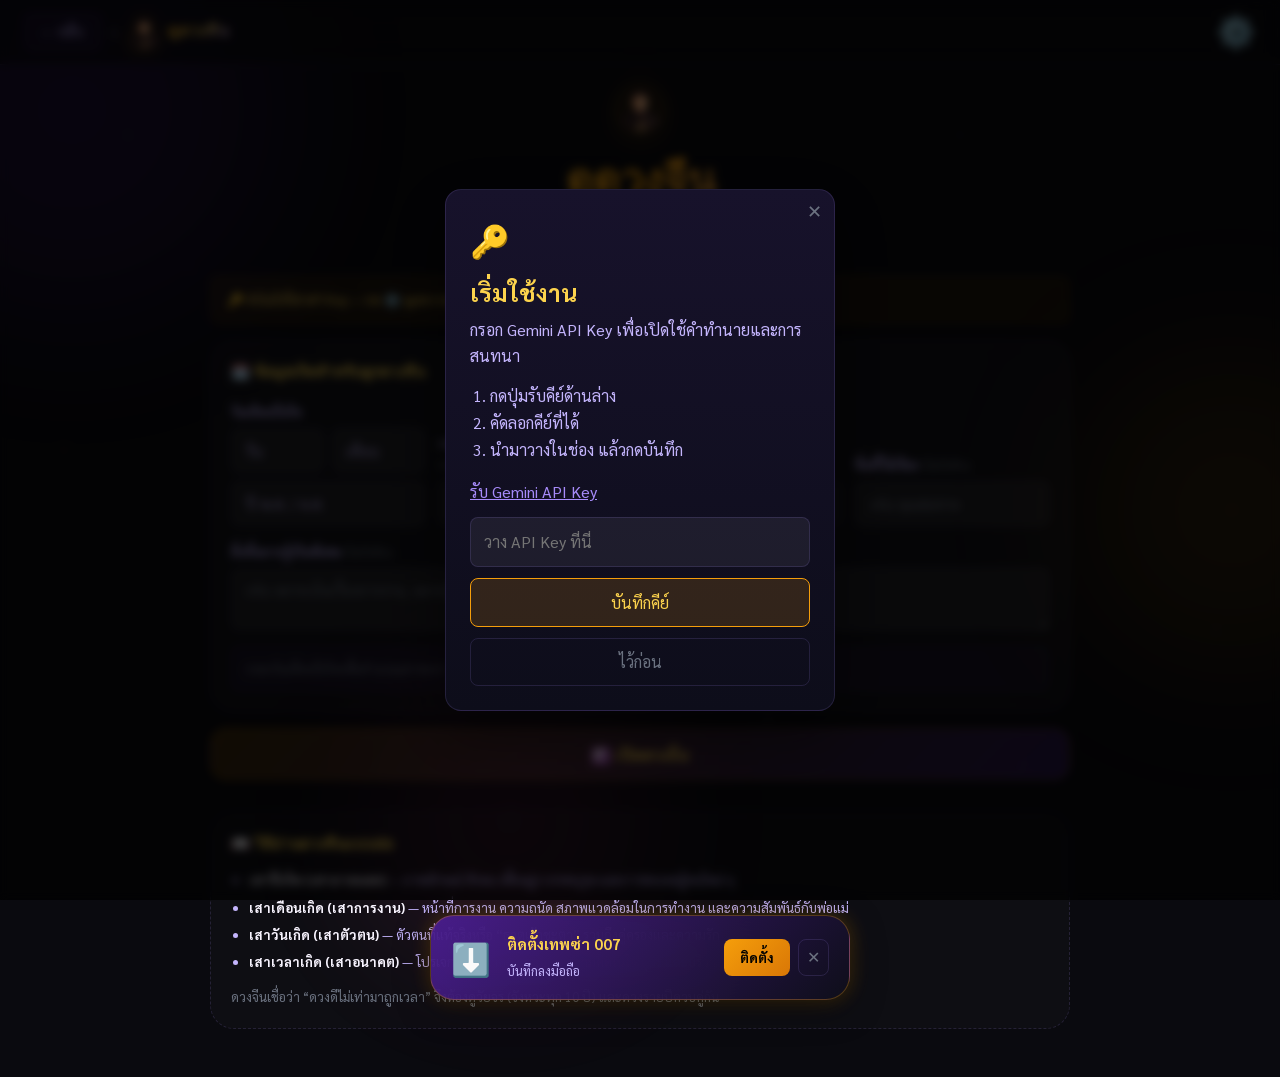
==== commit b98b0ea5: "Add files via upload" ====
--- a/pages/chinese.html
+++ b/pages/chinese.html
@@ -27,7 +27,7 @@
     <a href="../index.html" class="btn-back" aria-label="กลับหน้าแรก">← กลับ</a>
     <span class="navbar-sep" style="color:var(--text-muted); font-size:0.85rem;">|</span>
     <span class="navbar-logo" style="cursor:default;">
-      <span style="font-size:1.25rem;">🐉</span>
+      <img class="nav-feature-icon" src="../icons_4/512.png" alt="ไอคอนดูดวงจีน" />
       <span class="logo-text" style="font-size:0.95rem;">ดูดวงจีน</span>
     </span>
   </div>
@@ -62,14 +62,13 @@
           <option value="auto">✨ อัตโนมัติ — เสียงธรรมชาติ (แนะนำ)</option>
         </select>
       </div>
-      <div class="settings-hint">แสดงเฉพาะเสียงภาษาไทยที่ติดตั้งอยู่ใน Microsoft Edge หรือระบบของคุณ</div>
     </div>
     <div class="settings-divider"></div>
     <div class="settings-section">
       <label for="setting-model">🤖 เลือกโมเดล AI</label>
       <div class="settings-select-wrapper">
         <select id="setting-model" aria-label="เลือกโมเดล Gemini">
-          <option value="models/gemini-2.5-flash">✨ Gemini 2.5 Flash</option>
+          <option value="models/gemini-3.5-flash-lite">⚡ Gemini 3.5 Flash Lite</option>
         </select>
       </div>
       <div id="model-status" class="model-status" style="display:none;"></div>
@@ -88,10 +87,6 @@
     </div>
     <div class="settings-divider"></div>
     <div class="settings-section">
-      <label>ℹ️ ข้อมูล</label>
-      <div style="font-size:0.82rem; color:var(--text-muted); line-height:1.7;">
-        ข้อมูลเกิดและผลคำทำนายทั้งหมดถูกคำนวณและบันทึกไว้ในเครื่องของคุณเอง (LocalStorage) ไม่มีการส่งไปที่อื่นนอกจาก Google Gemini API
-      </div>
     </div>
   </div>
   <div class="settings-footer">
@@ -104,7 +99,7 @@
 <main class="astro-wrapper">
 
   <header class="astro-hero">
-    <div class="astro-hero-icon">☯️</div>
+    <img class="astro-hero-icon" src="../icons_4/512.png" alt="ไอคอนดูดวงจีน" />
     <h1>ดูดวงจีน</h1>
     <p>ปาจื้อ 四柱八字 · ถอดรหัส 4 เสาชะตา · 5 ธาตุ · วัยจร 10 ปี</p>
   </header>
@@ -121,7 +116,7 @@
   <!-- ผลคำนวณ (โชว์ทันที ไม่ต้องรอ AI) -->
   <section id="cn-panel" hidden></section>
 
-  <!-- คำทำนายจาก AI -->
+  <!-- คำทำนาย -->
   <section id="cn-result" style="margin-top:1.25rem;"></section>
 
   <section class="cn-note-card">
--- a/css/style.css
+++ b/css/style.css
@@ -153,7 +153,11 @@
   text-decoration: none;
 }
 .navbar-logo .logo-icon {
-  font-size: 1.5rem;
+  display: block;
+  width: 33px;
+  height: 33px;
+  flex: 0 0 33px;
+  object-fit: contain;
   filter: drop-shadow(0 0 8px var(--gold-main));
   animation: rotateSlow 20s linear infinite;
 }
@@ -187,12 +191,34 @@
   backdrop-filter: blur(10px);
   -webkit-backdrop-filter: blur(10px);
 }
+.btn-icon img {
+  width: 22px;
+  height: 22px;
+  object-fit: contain;
+}
 .btn-icon:hover {
   border-color: var(--purple-main);
   background: var(--purple-glow);
   box-shadow: var(--shadow-purple);
   transform: scale(1.05);
 }
+#btn-settings {
+  border: 0;
+  background: transparent;
+  font-size: 2rem;
+  backdrop-filter: none;
+  -webkit-backdrop-filter: none;
+}
+.settings-gear-icon {
+  display: inline-block;
+  animation: settingsSpin 4s linear infinite;
+}
+#btn-settings:hover {
+  border-color: transparent;
+  background: transparent;
+  box-shadow: none;
+}
+@keyframes settingsSpin { to { transform: rotate(360deg); } }
 .btn-back {
   display: inline-flex;
   align-items: center;
@@ -295,6 +321,62 @@
 }
 .settings-panel.open { transform: translateX(0); }
 
+.api-guide-overlay {
+  position: fixed;
+  inset: 0;
+  z-index: 250;
+  display: grid;
+  place-items: center;
+  padding: 1rem;
+  background: rgba(0,0,0,0.7);
+  backdrop-filter: blur(5px);
+}
+.api-guide-modal {
+  position: relative;
+  width: min(390px, 100%);
+  padding: 1.5rem;
+  border: 1px solid var(--border-glass);
+  border-radius: var(--radius-md);
+  background: linear-gradient(180deg, #17122b 0%, #0d0d1a 100%);
+  box-shadow: 0 20px 60px rgba(0,0,0,0.45);
+  color: var(--text-primary);
+}
+.api-guide-close {
+  position: absolute;
+  top: 0.75rem;
+  right: 0.75rem;
+  border: 0;
+  background: transparent;
+  color: var(--text-muted);
+  font-size: 1.1rem;
+  cursor: pointer;
+}
+.api-guide-icon { font-size: 2rem; margin-bottom: 0.5rem; }
+.api-guide-modal h2 { margin: 0 0 0.35rem; color: var(--gold-light); }
+.api-guide-modal p { margin: 0 0 0.85rem; color: var(--text-secondary); line-height: 1.6; }
+.api-guide-modal ol { margin: 0 0 1rem 1.25rem; padding: 0; color: var(--text-secondary); line-height: 1.7; }
+.api-guide-link { display: inline-block; margin-bottom: 0.75rem; color: var(--purple-light); }
+.api-guide-input {
+  width: 100%;
+  box-sizing: border-box;
+  padding: 0.7rem 0.8rem;
+  border: 1px solid var(--border-glass);
+  border-radius: var(--radius-sm);
+  background: rgba(255,255,255,0.06);
+  color: var(--text-primary);
+  font: inherit;
+}
+.api-guide-save, .api-guide-later {
+  width: 100%;
+  margin-top: 0.7rem;
+  padding: 0.65rem;
+  border-radius: var(--radius-sm);
+  font: inherit;
+  cursor: pointer;
+}
+.api-guide-save { border: 1px solid var(--gold-main); background: rgba(245,158,11,0.15); color: var(--gold-light); }
+.api-guide-later { border: 1px solid var(--border-glass); background: transparent; color: var(--text-muted); }
+
 .settings-header {
   display: flex;
   align-items: center;
@@ -304,10 +386,18 @@
   background: rgba(124,58,237,0.08);
 }
 .settings-header h2 {
+  display: flex;
+  align-items: center;
+  gap: 0.45rem;
   font-family: 'Cinzel', serif;
   font-size: 1.1rem;
   font-weight: 600;
   color: var(--gold-light);
+}
+.settings-title-icon {
+  width: 24px;
+  height: 24px;
+  object-fit: contain;
 }
 .settings-body { flex: 1; overflow-y: auto; padding: 1.5rem; display: flex; flex-direction: column; gap: 1.5rem; }
 
@@ -348,6 +438,40 @@
   font-size: 0.95rem;
   padding: 0.75rem 1rem;
 }
+.sound-volume-row {
+  display: grid;
+  grid-template-columns: minmax(0, 1fr) 3.2rem 2.4rem;
+  align-items: center;
+  gap: 0.6rem;
+}
+.sound-volume-row input[type="range"] {
+  width: 100%;
+  height: 0.35rem;
+  accent-color: var(--gold-main);
+  cursor: pointer;
+}
+.sound-volume-row output {
+  color: var(--gold-light);
+  font-size: 0.82rem;
+  font-variant-numeric: tabular-nums;
+  text-align: right;
+}
+.sound-mute-btn {
+  width: 2.35rem;
+  height: 2.35rem;
+  border: 1px solid var(--border-glass);
+  border-radius: 50%;
+  background: rgba(255,255,255,0.06);
+  color: var(--text-primary);
+  cursor: pointer;
+  transition: var(--transition);
+}
+.sound-mute-btn:hover,
+.sound-mute-btn:focus-visible {
+  border-color: var(--gold-main);
+  background: rgba(245,158,11,0.14);
+  outline: none;
+}
 .input-group input[type="password"] { padding-right: 2.75rem; letter-spacing: 0.1em; }
 .input-group input:focus,
 .input-group select:focus,
@@ -382,12 +506,6 @@
   transition: color 0.2s;
 }
 .settings-link:hover { color: var(--gold-light); }
-
-.settings-hint {
-  color: var(--text-muted);
-  font-size: 0.78rem;
-  line-height: 1.5;
-}
 
 .settings-select-wrapper { position: relative; }
 
@@ -726,14 +844,6 @@
   background-clip: text;
   filter: drop-shadow(0 0 20px rgba(245,158,11,0.3));
 }
-.hero-title-sub {
-  font-family: 'Cinzel', serif;
-  font-size: clamp(1rem, 3vw, 1.5rem);
-  font-weight: 400;
-  color: var(--text-secondary);
-  letter-spacing: 0.3em;
-  margin-bottom: 1.5rem;
-}
 .hero-desc {
   font-size: 1.05rem;
   color: var(--text-secondary);
@@ -756,7 +866,12 @@
   background: linear-gradient(90deg, transparent, var(--border-gold));
 }
 .hero-divider::after { background: linear-gradient(90deg, var(--border-gold), transparent); }
-.hero-divider-icon { color: var(--gold-main); font-size: 1.2rem; }
+.hero-divider-icon {
+  display: block;
+  width: 34px;
+  height: 34px;
+  object-fit: contain;
+}
 
 /* ---- Feature Grid ---- */
 .features-section {
@@ -841,6 +956,14 @@
   object-fit: cover;
   border-radius: var(--radius-sm);
 }
+.nav-feature-icon {
+  width: 2rem;
+  height: 2rem;
+  object-fit: cover;
+  border-radius: 6px;
+  display: block;
+  filter: drop-shadow(0 0 8px var(--gold-glow));
+}
 .feature-card:hover .feature-icon { transform: scale(1.15) rotate(-5deg); }
 
 .feature-title {
@@ -874,7 +997,15 @@
   align-items: center;
   gap: 1rem;
 }
-.chat-header-icon { font-size: 2rem; }
+.chat-header-icon {
+  width: 2.75rem;
+  height: 2.75rem;
+  flex: 0 0 2.75rem;
+  object-fit: cover;
+  border-radius: 50%;
+  border: 1px solid var(--border-gold);
+  box-shadow: 0 0 14px var(--gold-glow);
+}
 .chat-header-text h1 { font-family: 'Cinzel', serif; font-size: 1.2rem; font-weight: 700; color: var(--gold-light); }
 .chat-header-text p { font-size: 0.82rem; color: var(--text-muted); }
 
@@ -912,6 +1043,15 @@
   flex-shrink: 0;
   border: 1px solid var(--border-glass);
 }
+.message-avatar img,
+.thai-ws-icon img {
+  width: 100%;
+  height: 100%;
+  object-fit: cover;
+  border-radius: 50%;
+  display: block;
+}
+.message-user-icon { color: var(--gold-light); font-size: 1.15rem; line-height: 1; }
 .message.ai .message-avatar { background: rgba(124,58,237,0.2); }
 .message.user .message-avatar { background: rgba(245,158,11,0.15); }
 
@@ -1040,6 +1180,204 @@
   box-shadow: 0 0 0 3px rgba(124,58,237,0.1);
 }
 .chat-textarea::placeholder { color: var(--text-muted); }
+
+/* ---- Secret Abdul Chat ---- */
+.abdul-chat {
+  position: fixed;
+  top: 0;
+  right: 0;
+  bottom: 0;
+  width: min(390px, 100vw);
+  z-index: 300;
+  display: flex;
+  flex-direction: column;
+  background: linear-gradient(180deg, rgba(24,15,42,0.98), rgba(8,8,14,0.99));
+  border-left: 1px solid rgba(245,158,11,0.35);
+  box-shadow: -18px 0 55px rgba(0,0,0,0.5), -4px 0 25px rgba(124,58,237,0.18);
+  transform: translateX(105%);
+  transition: transform 0.35s cubic-bezier(0.23,1,0.32,1);
+}
+.abdul-chat.open { transform: translateX(0); }
+body.abdul-chat-open {
+  position: fixed;
+  left: 0;
+  right: 0;
+  width: 100%;
+  overflow: hidden;
+  overscroll-behavior: none;
+  touch-action: none;
+}
+.abdul-chat,
+.abdul-chat * { touch-action: auto; }
+.abdul-chat-header { display: flex; align-items: center; gap: 0.75rem; padding: 1rem; border-bottom: 1px solid rgba(245,158,11,0.2); background: rgba(124,58,237,0.12); }
+.abdul-avatar, .abdul-message-avatar { width: 46px; height: 46px; flex: 0 0 46px; object-fit: cover; object-position: center top; border-radius: 50%; border: 2px solid var(--gold-main); box-shadow: 0 0 16px rgba(245,158,11,0.35); }
+.abdul-chat-header h2 { color: var(--gold-light); font-size: 1.15rem; }
+.abdul-chat-header p { color: var(--text-muted); font-size: 0.78rem; }
+.abdul-chat-close { margin-left: auto; border: 0; background: transparent; color: var(--text-secondary); font-size: 1.8rem; cursor: pointer; line-height: 1; }
+.abdul-chat-messages { flex: 1; overflow-y: auto; display: flex; flex-direction: column; gap: 0.85rem; padding: 1rem; }
+.abdul-welcome { margin: auto 0; padding: 1rem; text-align: center; color: var(--text-muted); line-height: 1.8; }
+.abdul-message { 
+  display: flex; 
+  align-items: flex-end; 
+  gap: 0.5rem; 
+  animation: slideUpMsg 0.25s ease; 
+  user-select: none; 
+  -webkit-user-select: none; 
+  position: relative;
+  cursor: context-menu;
+  transition: transform 0.2s cubic-bezier(0.2, 0.8, 0.2, 1), opacity 0.2s ease, max-height 0.25s ease, margin 0.25s ease;
+}
+.abdul-message.user { justify-content: flex-end; }
+.abdul-message-avatar { width: 30px; height: 30px; flex-basis: 30px; border-width: 1px; }
+.abdul-bubble { 
+  max-width: 78%; 
+  padding: 0.65rem 0.85rem; 
+  border-radius: 14px 14px 14px 3px; 
+  background: rgba(255,255,255,0.08); 
+  color: var(--text-primary); 
+  font-size: 0.9rem; 
+  line-height: 1.5; 
+  white-space: pre-wrap; 
+  transition: box-shadow 0.2s ease, transform 0.2s ease;
+}
+.abdul-message.user .abdul-bubble { 
+  border-radius: 14px 14px 3px 14px; 
+  background: linear-gradient(135deg, var(--purple-main), var(--purple-deep)); 
+}
+.abdul-message.menu-active .abdul-bubble {
+  box-shadow: 0 0 0 2px var(--gold-main), 0 0 18px rgba(245, 158, 11, 0.45);
+  transform: scale(1.02);
+}
+.abdul-message.deleting {
+  opacity: 0 !important;
+  transform: scale(0.8) translateY(10px) !important;
+  max-height: 0 !important;
+  margin-top: 0 !important;
+  margin-bottom: 0 !important;
+  padding-top: 0 !important;
+  padding-bottom: 0 !important;
+  overflow: hidden !important;
+}
+
+/* Floating Context Menu for Abdul Chat */
+.abdul-context-menu {
+  position: absolute;
+  z-index: 350;
+  min-width: 140px;
+  background: rgba(20, 14, 36, 0.96);
+  backdrop-filter: blur(16px);
+  -webkit-backdrop-filter: blur(16px);
+  border: 1px solid rgba(245, 158, 11, 0.35);
+  border-radius: 12px;
+  padding: 5px;
+  box-shadow: 0 12px 35px rgba(0, 0, 0, 0.7), 0 0 18px rgba(124, 58, 237, 0.25);
+  display: none;
+  flex-direction: column;
+  gap: 3px;
+  animation: abdulMenuPop 0.16s cubic-bezier(0.16, 1, 0.3, 1);
+  transform-origin: top left;
+  user-select: none;
+  -webkit-user-select: none;
+}
+.abdul-context-menu.open {
+  display: flex;
+}
+@keyframes abdulMenuPop {
+  from { opacity: 0; transform: scale(0.92); }
+  to { opacity: 1; transform: scale(1); }
+}
+.abdul-menu-item {
+  display: flex;
+  align-items: center;
+  gap: 8px;
+  padding: 8px 12px;
+  border-radius: 8px;
+  border: 0;
+  background: transparent;
+  color: var(--text-primary);
+  font-size: 0.84rem;
+  font-weight: 500;
+  cursor: pointer;
+  text-align: left;
+  transition: background 0.15s ease, color 0.15s ease;
+  white-space: nowrap;
+  outline: none;
+  font-family: inherit;
+}
+.abdul-menu-item svg {
+  flex-shrink: 0;
+  opacity: 0.85;
+}
+.abdul-menu-item:hover,
+.abdul-menu-item:focus-visible {
+  background: rgba(255, 255, 255, 0.08);
+}
+.abdul-menu-item.abdul-action-copy:hover {
+  background: rgba(245, 158, 11, 0.15);
+  color: var(--gold-light);
+}
+.abdul-menu-item.abdul-action-delete {
+  color: #ff6b6b;
+}
+.abdul-menu-item.abdul-action-delete:hover {
+  background: rgba(239, 68, 68, 0.18);
+  color: #ff8585;
+}
+
+/* Toast Notification in Chat */
+.abdul-toast {
+  position: absolute;
+  top: 70px;
+  left: 50%;
+  transform: translateX(-50%) translateY(-10px);
+  background: rgba(18, 12, 32, 0.96);
+  border: 1px solid var(--gold-main);
+  color: #fef08a;
+  padding: 6px 16px;
+  border-radius: 20px;
+  font-size: 0.78rem;
+  font-weight: 500;
+  pointer-events: none;
+  opacity: 0;
+  transition: all 0.22s ease;
+  z-index: 360;
+  box-shadow: 0 6px 20px rgba(0, 0, 0, 0.6);
+  white-space: nowrap;
+}
+.abdul-toast.show {
+  opacity: 1;
+  transform: translateX(-50%) translateY(0);
+}
+
+/* Typing Indicator Animation */
+.abdul-typing-indicator {
+  display: inline-flex;
+  align-items: center;
+  gap: 4px;
+  padding: 4px 6px;
+  min-height: 20px;
+}
+.abdul-typing-dot {
+  width: 6px;
+  height: 6px;
+  border-radius: 50%;
+  background: var(--gold-light);
+  opacity: 0.35;
+  animation: abdulDotBounce 1.2s infinite ease-in-out both;
+}
+.abdul-typing-dot:nth-child(1) { animation-delay: -0.32s; }
+.abdul-typing-dot:nth-child(2) { animation-delay: -0.16s; }
+.abdul-typing-dot:nth-child(3) { animation-delay: 0s; }
+@keyframes abdulDotBounce {
+  0%, 80%, 100% { transform: scale(0.65); opacity: 0.35; }
+  40% { transform: scale(1.15); opacity: 1; }
+}
+
+.abdul-chat-input-area { display: flex; align-items: flex-end; gap: 0.55rem; padding: 0.8rem; border-top: 1px solid var(--border-glass); background: rgba(10,10,15,0.9); }
+.abdul-chat-input-area textarea { flex: 1; min-height: 44px; max-height: 120px; resize: none; padding: 0.7rem 0.8rem; border: 1px solid var(--border-glass); border-radius: 12px; outline: none; background: rgba(255,255,255,0.05); color: var(--text-primary); font: inherit; }
+.abdul-chat-send { height: 44px; padding: 0 0.9rem; border: 0; border-radius: 12px; background: var(--gold-main); color: #1c1200; font-weight: 700; cursor: pointer; }
+.abdul-secret-trigger { cursor: pointer; }
+@media (max-width: 640px) { .abdul-chat { width: 100vw; } }
 .btn-send {
   width: 48px;
   height: 48px;
@@ -1060,26 +1398,71 @@
 .btn-send:disabled { opacity: 0.4; cursor: not-allowed; transform: none; }
 
 
-/* ---- Tarot Page ---- */
+/* ---- Tarot Page — Premium 3D Edition ---- */
 .tarot-container {
   max-width: 900px;
   margin: 0 auto;
   padding: 1.5rem;
   padding-top: calc(60px + 1.5rem);
   min-height: 100vh;
-}
+  position: relative;
+}
+
+/* Ambient floating particles background for tarot page */
+.tarot-container::before {
+  content: '';
+  position: fixed;
+  inset: 0;
+  pointer-events: none;
+  z-index: 0;
+  background:
+    radial-gradient(2px 2px at 20% 30%, rgba(245,158,11,0.4) 0%, transparent 100%),
+    radial-gradient(2px 2px at 80% 20%, rgba(167,139,250,0.4) 0%, transparent 100%),
+    radial-gradient(1.5px 1.5px at 60% 70%, rgba(236,72,153,0.3) 0%, transparent 100%),
+    radial-gradient(2px 2px at 40% 80%, rgba(245,158,11,0.3) 0%, transparent 100%);
+  animation: ambientFloat 12s ease-in-out infinite alternate;
+}
+@keyframes ambientFloat {
+  0%   { transform: translateY(0) scale(1); opacity: 0.5; }
+  50%  { transform: translateY(-10px) scale(1.02); opacity: 0.8; }
+  100% { transform: translateY(5px) scale(0.98); opacity: 0.6; }
+}
+
 .tarot-header {
   text-align: center;
   margin-bottom: 2rem;
+  position: relative;
+  z-index: 1;
 }
 .tarot-header h1 {
   font-family: 'Cinzel', serif;
   font-size: clamp(1.5rem, 5vw, 2.5rem);
   font-weight: 700;
-  background: linear-gradient(135deg, var(--gold-light), var(--purple-light));
+  background: linear-gradient(135deg, var(--gold-light), var(--purple-light), var(--gold-light));
+  background-size: 200% 100%;
   -webkit-background-clip: text;
   -webkit-text-fill-color: transparent;
   background-clip: text;
+  animation: shimmerTitle 4s ease-in-out infinite;
+  text-shadow: none;
+}
+@keyframes shimmerTitle {
+  0%, 100% { background-position: 0% 50%; }
+  50%      { background-position: 100% 50%; }
+}
+.tarot-title-icon {
+  width: 2.35rem;
+  height: 2.35rem;
+  vertical-align: -0.28em;
+  object-fit: cover;
+  border-radius: 50%;
+  border: 1px solid var(--border-gold);
+  box-shadow: 0 0 12px var(--gold-glow), 0 0 24px rgba(245,158,11,0.15);
+  animation: iconPulse 3s ease-in-out infinite;
+}
+@keyframes iconPulse {
+  0%, 100% { box-shadow: 0 0 12px var(--gold-glow); }
+  50%      { box-shadow: 0 0 20px var(--gold-glow), 0 0 40px rgba(124,58,237,0.2); }
 }
 .tarot-header p { color: var(--text-muted); font-size: 0.95rem; margin-top: 0.5rem; }
 
@@ -1090,64 +1473,214 @@
   border: 1px solid var(--border-gold);
   border-radius: var(--radius-lg);
   margin-bottom: 2rem;
+  backdrop-filter: blur(8px);
 }
 .daily-limit-notice .icon { font-size: 2rem; margin-bottom: 0.5rem; }
 .daily-limit-notice p { color: var(--gold-light); font-size: 0.95rem; }
 .daily-limit-notice .reset-time { color: var(--text-muted); font-size: 0.8rem; margin-top: 0.25rem; }
 
-.tarot-phase { animation: fadeInUp 0.5s ease; }
-@keyframes fadeInUp { from { opacity: 0; transform: translateY(20px); } to { opacity: 1; transform: translateY(0); } }
-
-/* Deck area */
+.tarot-phase {
+  animation: phaseReveal3D 0.7s cubic-bezier(0.23, 1, 0.32, 1);
+  position: relative;
+  z-index: 1;
+}
+@keyframes phaseReveal3D {
+  0%   { opacity: 0; transform: perspective(800px) translateY(40px) rotateX(-8deg) scale(0.95); }
+  60%  { transform: perspective(800px) translateY(-5px) rotateX(1deg) scale(1.01); }
+  100% { opacity: 1; transform: perspective(800px) translateY(0) rotateX(0) scale(1); }
+}
+
+/* ==================== Deck Area 3D ==================== */
 .deck-area {
   display: flex;
   flex-direction: column;
   align-items: center;
   gap: 2rem;
-}
-.deck-actions { display: flex; gap: 1rem; flex-wrap: wrap; justify-content: center; }
-
+  position: relative;
+}
+
+.deck-actions {
+  display: flex;
+  gap: 1rem;
+  flex-wrap: wrap;
+  justify-content: center;
+}
+
+/* Main deck visual - 3D Perspective */
 .deck-visual {
   position: relative;
-  width: 120px;
-  height: 200px;
-  margin: 1rem auto;
-  cursor: pointer;
-  transition: transform 0.3s ease;
-}
-.deck-visual:hover { transform: scale(1.05); }
+  width: 130px;
+  aspect-ratio: 1696 / 2528;
+  height: auto;
+  margin: 1.5rem auto;
+  cursor: pointer;
+  perspective: 1200px;
+  transform-style: preserve-3d;
+  transition: transform 0.5s cubic-bezier(0.23, 1, 0.32, 1);
+}
+.deck-visual:hover {
+  transform: scale(1.08) rotateY(-5deg) rotateX(3deg);
+}
+
+/* Mystical aura glow behind the deck */
+.deck-visual::before {
+  content: '';
+  position: absolute;
+  inset: -30px;
+  border-radius: 50%;
+  background: radial-gradient(ellipse, rgba(245,158,11,0.15) 0%, rgba(124,58,237,0.1) 40%, transparent 70%);
+  animation: deckAuraFloat 4s ease-in-out infinite;
+  pointer-events: none;
+  z-index: -1;
+}
+@keyframes deckAuraFloat {
+  0%, 100% { transform: scale(1); opacity: 0.6; }
+  50%      { transform: scale(1.15); opacity: 1; }
+}
+
 .deck-card-stack {
   position: absolute;
   inset: 0;
+  z-index: 1;
   border-radius: var(--radius-md);
-  background: linear-gradient(135deg, #1e0a3c, #0d0521);
-  border: 2px solid var(--border-gold);
-  box-shadow: 4px 4px 0 1px rgba(245,158,11,0.2), 8px 8px 0 1px rgba(245,158,11,0.1);
-}
-.deck-pattern {
+  background-image: url('../icon_sss/The_back_of_the_card.jpg');
+  background-size: 100% 100%;
+  background-position: center;
+  background-repeat: no-repeat;
+  border: 0;
+  box-shadow:
+    4px 4px 0 1px rgba(245,158,11,0.25),
+    8px 8px 0 1px rgba(245,158,11,0.12),
+    0 0 30px rgba(124,58,237,0.2),
+    inset 0 0 20px rgba(245,158,11,0.05);
+  transform-style: preserve-3d;
+  overflow: visible;
+  transition: box-shadow 0.4s ease;
+}
+.deck-visual:hover .deck-card-stack {
+  box-shadow:
+    4px 4px 0 1px rgba(245,158,11,0.3),
+    8px 8px 0 1px rgba(245,158,11,0.15),
+    0 0 50px rgba(245,158,11,0.25),
+    0 0 80px rgba(124,58,237,0.15),
+    inset 0 0 30px rgba(245,158,11,0.08);
+}
+
+.deck-card-stack::before,
+.deck-card-stack::after {
+  content: '';
   position: absolute;
   inset: 0;
-  display: flex;
-  align-items: center;
-  justify-content: center;
-  font-size: 2.5rem;
-  filter: drop-shadow(0 0 10px var(--gold-main));
-  animation: pulseGlow 2s ease-in-out infinite;
-}
-@keyframes pulseGlow {
-  0%, 100% { filter: drop-shadow(0 0 10px var(--gold-main)); }
-  50%       { filter: drop-shadow(0 0 20px var(--gold-main)) drop-shadow(0 0 40px var(--purple-main)); }
-}
-.deck-shuffle-anim { animation: shuffleAnim 0.5s ease; }
-@keyframes shuffleAnim {
-  0%  { transform: translateX(0) rotate(0deg); }
-  25% { transform: translateX(-15px) rotate(-5deg); }
-  50% { transform: translateX(15px) rotate(5deg); }
-  75% { transform: translateX(-8px) rotate(-2deg); }
-  100%{ transform: translateX(0) rotate(0deg); }
-}
-
-/* Card selection */
+  border-radius: inherit;
+  pointer-events: none;
+}
+.deck-card-stack::before {
+  z-index: -1;
+  background-image: url('../icon_sss/The_back_of_the_card.jpg');
+  background-size: 100% 100%;
+  background-position: center;
+  border: 0;
+  transform: translate3d(7px, 8px, -14px);
+  box-shadow: 0 0 15px rgba(124,58,237,0.15);
+  transition: transform 0.5s ease;
+}
+.deck-card-stack::after {
+  z-index: -2;
+  background-image: url('../icon_sss/The_back_of_the_card.jpg');
+  background-size: 100% 100%;
+  background-position: center;
+  border: 0;
+  transform: translate3d(14px, 16px, -28px);
+  transition: transform 0.5s ease;
+}
+.deck-visual:hover .deck-card-stack::before {
+  transform: translate3d(9px, 10px, -18px) rotateY(-2deg);
+}
+.deck-visual:hover .deck-card-stack::after {
+  transform: translate3d(18px, 20px, -34px) rotateY(-4deg);
+}
+
+/* ===== SHUFFLE ANIMATION — Epic 3D Cascade ===== */
+.deck-shuffle-anim .deck-card-stack {
+  animation: shuffleDeck3D_v2 1.6s cubic-bezier(0.22, 0.68, 0.18, 1.1);
+}
+.deck-shuffle-anim .deck-card-stack::before {
+  animation: shuffleGhost1 1.6s cubic-bezier(0.22, 0.68, 0.18, 1.1);
+}
+.deck-shuffle-anim .deck-card-stack::after {
+  animation: shuffleGhost2 1.6s cubic-bezier(0.22, 0.68, 0.18, 1.1);
+}
+
+@keyframes shuffleDeck3D_v2 {
+  0%   { transform: translate3d(0,0,0) rotateX(0) rotateY(0) rotateZ(0) scale(1); }
+  8%   { transform: translate3d(0,-8px,0) rotateX(0) rotateY(0) rotateZ(0) scale(1.02); }
+  15%  { transform: translate3d(-35px,-15px,50px) rotateX(12deg) rotateY(-25deg) rotateZ(-8deg) scale(1.04); }
+  28%  { transform: translate3d(40px,-5px,70px) rotateX(-10deg) rotateY(30deg) rotateZ(10deg) scale(1.06); }
+  42%  { transform: translate3d(-25px,5px,45px) rotateX(8deg) rotateY(-18deg) rotateZ(-5deg) scale(1.03); }
+  56%  { transform: translate3d(20px,-2px,30px) rotateX(-5deg) rotateY(12deg) rotateZ(4deg) scale(1.02); }
+  72%  { transform: translate3d(-8px,0,15px) rotateX(3deg) rotateY(-6deg) rotateZ(-2deg) scale(1.01); }
+  88%  { transform: translate3d(3px,0,5px) rotateX(-1deg) rotateY(2deg) rotateZ(1deg) scale(1); }
+  100% { transform: translate3d(0,0,0) rotateX(0) rotateY(0) rotateZ(0) scale(1); }
+}
+@keyframes shuffleGhost1 {
+  0%   { transform: translate3d(7px,8px,-14px) rotateZ(0); }
+  15%  { transform: translate3d(-50px,-25px,60px) rotateZ(-15deg); }
+  28%  { transform: translate3d(55px,0,80px) rotateZ(12deg); }
+  42%  { transform: translate3d(-30px,10px,40px) rotateZ(-6deg); }
+  70%  { transform: translate3d(10px,5px,0) rotateZ(2deg); }
+  100% { transform: translate3d(7px,8px,-14px) rotateZ(0); }
+}
+@keyframes shuffleGhost2 {
+  0%   { transform: translate3d(14px,16px,-28px) rotateZ(0); }
+  15%  { transform: translate3d(60px,30px,40px) rotateZ(18deg); }
+  28%  { transform: translate3d(-45px,-10px,60px) rotateZ(-14deg); }
+  42%  { transform: translate3d(35px,15px,25px) rotateZ(8deg); }
+  70%  { transform: translate3d(18px,12px,-10px) rotateZ(-3deg); }
+  100% { transform: translate3d(14px,16px,-28px) rotateZ(0); }
+}
+/* ===== CUT ANIMATION — Dramatic Split ===== */
+.deck-cut-anim .deck-card-stack {
+  animation: cutDeck3D_v2 1.8s cubic-bezier(0.16, 0.9, 0.2, 1);
+}
+.deck-cut-anim .deck-card-stack::before {
+  animation: cutTopHalf3D 1.8s cubic-bezier(0.16, 0.9, 0.2, 1);
+}
+.deck-cut-anim .deck-card-stack::after {
+  animation: cutBottomHalf3D 1.8s cubic-bezier(0.16, 0.9, 0.2, 1);
+}
+
+@keyframes cutDeck3D_v2 {
+  0%, 100% { transform: rotateY(0) rotateX(0) translateX(0) translateZ(0) scale(1); }
+  10%      { transform: rotateY(0) rotateX(-5deg) translateX(0) translateZ(20px) scale(1.03); }
+  25%      { transform: rotateY(-30deg) rotateX(8deg) translateX(-25px) translateZ(40px) scale(1.05); }
+  40%      { transform: rotateY(25deg) rotateX(-5deg) translateX(20px) translateZ(30px) scale(1.04); }
+  55%      { transform: rotateY(-15deg) rotateX(3deg) translateX(-10px) translateZ(15px) scale(1.02); }
+  75%      { transform: rotateY(8deg) rotateX(-1deg) translateX(5px) translateZ(5px) scale(1.01); }
+}
+@keyframes cutTopHalf3D {
+  0%, 100% { transform: translate3d(7px,8px,-14px); }
+  20%      { transform: translate3d(-60px,-30px,70px) rotateZ(-15deg) rotateY(-20deg); }
+  40%      { transform: translate3d(-40px,-20px,90px) rotateZ(-10deg) rotateY(-10deg); }
+  60%      { transform: translate3d(40px,15px,50px) rotateZ(8deg) rotateY(10deg); }
+  80%      { transform: translate3d(15px,10px,10px) rotateZ(2deg) rotateY(3deg); }
+}
+@keyframes cutBottomHalf3D {
+  0%, 100% { transform: translate3d(14px,16px,-28px); }
+  20%      { transform: translate3d(55px,35px,30px) rotateZ(12deg) rotateY(15deg); }
+  40%      { transform: translate3d(60px,25px,50px) rotateZ(8deg) rotateY(8deg); }
+  60%      { transform: translate3d(-30px,5px,20px) rotateZ(-5deg) rotateY(-5deg); }
+  80%      { transform: translate3d(18px,14px,-10px) rotateZ(1deg) rotateY(1deg); }
+}
+@media (prefers-reduced-motion: reduce) {
+  .deck-shuffle-anim .deck-card-stack,
+  .deck-shuffle-anim .deck-card-stack::before,
+  .deck-shuffle-anim .deck-card-stack::after,
+  .deck-cut-anim .deck-card-stack,
+  .deck-cut-anim .deck-card-stack::before,
+  .deck-cut-anim .deck-card-stack::after { animation-duration: 0.01ms !important; }
+}
+
+/* ==================== Card Selection — 3D Holographic ==================== */
 .card-selection-area {
   display: flex;
   flex-direction: column;
@@ -1161,112 +1694,322 @@
 }
 .pick-count {
   display: flex;
-  gap: 0.5rem;
+  gap: 0.75rem;
   justify-content: center;
+  margin-top: 0.5rem;
 }
 .pick-dot {
-  width: 10px;
-  height: 10px;
+  width: 12px;
+  height: 12px;
   border-radius: 50%;
   border: 2px solid var(--border-gold);
-  transition: var(--transition);
-}
-.pick-dot.filled { background: var(--gold-main); border-color: var(--gold-main); box-shadow: 0 0 8px var(--gold-main); }
+  transition: all 0.5s cubic-bezier(0.23, 1, 0.32, 1);
+  position: relative;
+}
+.pick-dot.filled {
+  background: var(--gold-main);
+  border-color: var(--gold-main);
+  box-shadow: 0 0 12px var(--gold-main), 0 0 24px rgba(245,158,11,0.4);
+  transform: scale(1.3);
+  animation: dotPulse 1.2s ease-in-out infinite;
+}
+@keyframes dotPulse {
+  0%, 100% { box-shadow: 0 0 12px var(--gold-main), 0 0 24px rgba(245,158,11,0.4); }
+  50%      { box-shadow: 0 0 18px var(--gold-main), 0 0 36px rgba(245,158,11,0.5); }
+}
 
 .cards-spread {
   display: flex;
   justify-content: center;
   gap: 0.5rem;
   flex-wrap: wrap;
-  perspective: 1000px;
-}
+  perspective: 1200px;
+  transform-style: preserve-3d;
+}
+
 .spread-card {
-  width: 65px;
-  height: 110px;
+  width: clamp(72px, 9vw, 105px);
+  aspect-ratio: 1696 / 2528;
+  height: auto;
   border-radius: var(--radius-sm);
-  background: linear-gradient(135deg, #1e0a3c, #0d0521);
-  border: 1px solid var(--border-gold);
-  cursor: pointer;
-  transition: transform 0.3s ease, box-shadow 0.3s ease;
+  background-image: url('../icon_sss/The_back_of_the_card.jpg');
+  background-size: 100% 100%;
+  background-position: center;
+  background-repeat: no-repeat;
+  border: 0;
+  cursor: pointer;
+  transition: all 0.5s cubic-bezier(0.23, 1, 0.32, 1);
   display: flex;
   align-items: center;
   justify-content: center;
   font-size: 1.1rem;
   position: relative;
-}
-.spread-card:hover { transform: translateY(-12px) scale(1.05); box-shadow: 0 15px 30px rgba(245,158,11,0.2); }
+  transform-style: preserve-3d;
+  animation: cardDeal 0.5s cubic-bezier(0.23, 1, 0.32, 1) backwards;
+  overflow: hidden;
+}
+/* Staggered entrance for each card */
+.spread-card:nth-child(1)  { animation-delay: 0.02s; }
+.spread-card:nth-child(2)  { animation-delay: 0.04s; }
+.spread-card:nth-child(3)  { animation-delay: 0.06s; }
+.spread-card:nth-child(4)  { animation-delay: 0.08s; }
+.spread-card:nth-child(5)  { animation-delay: 0.10s; }
+.spread-card:nth-child(6)  { animation-delay: 0.12s; }
+.spread-card:nth-child(7)  { animation-delay: 0.14s; }
+.spread-card:nth-child(8)  { animation-delay: 0.16s; }
+.spread-card:nth-child(9)  { animation-delay: 0.18s; }
+.spread-card:nth-child(10) { animation-delay: 0.20s; }
+.spread-card:nth-child(11) { animation-delay: 0.22s; }
+.spread-card:nth-child(12) { animation-delay: 0.24s; }
+.spread-card:nth-child(13) { animation-delay: 0.26s; }
+.spread-card:nth-child(14) { animation-delay: 0.28s; }
+.spread-card:nth-child(15) { animation-delay: 0.30s; }
+.spread-card:nth-child(16) { animation-delay: 0.32s; }
+.spread-card:nth-child(17) { animation-delay: 0.34s; }
+.spread-card:nth-child(18) { animation-delay: 0.36s; }
+.spread-card:nth-child(19) { animation-delay: 0.38s; }
+.spread-card:nth-child(20) { animation-delay: 0.40s; }
+.spread-card:nth-child(21) { animation-delay: 0.42s; }
+
+@keyframes cardDeal {
+  0%   { opacity: 0; transform: perspective(600px) translateY(-60px) translateZ(80px) rotateX(-30deg) scale(0.6); }
+  60%  { opacity: 1; transform: perspective(600px) translateY(5px) translateZ(10px) rotateX(3deg) scale(1.02); }
+  100% { opacity: 1; transform: perspective(600px) translateY(0) translateZ(0) rotateX(0) scale(1); }
+}
+
+/* Holographic shine overlay on each spread card */
+.spread-card::before {
+  content: '';
+  position: absolute;
+  inset: 0;
+  border-radius: inherit;
+  background: linear-gradient(135deg, transparent 30%, rgba(245,158,11,0.08) 45%, rgba(167,139,250,0.06) 55%, transparent 70%);
+  pointer-events: none;
+  transition: opacity 0.3s ease;
+  opacity: 0;
+}
+.spread-card:hover::before {
+  opacity: 1;
+}
+
+/* Edge glow effect on hover */
+.spread-card::after {
+  content: '';
+  position: absolute;
+  inset: -2px;
+  border-radius: calc(var(--radius-sm) + 2px);
+  background: linear-gradient(135deg, var(--gold-main), var(--purple-main), var(--gold-main));
+  z-index: -1;
+  opacity: 0;
+  transition: opacity 0.4s ease;
+}
+.spread-card:hover::after {
+  opacity: 0.5;
+}
+
+.spread-card:hover {
+  transform: perspective(600px) translateY(-18px) translateZ(25px) rotateX(-5deg) scale(1.08);
+  box-shadow:
+    0 20px 40px rgba(245,158,11,0.2),
+    0 0 30px rgba(124,58,237,0.15),
+    0 0 60px rgba(245,158,11,0.08);
+  border-color: rgba(245,158,11,0.7);
+}
+
 .spread-card.selected {
-  transform: translateY(-20px) scale(1.08);
+  transform: perspective(600px) translateY(-25px) translateZ(40px) rotateX(-3deg) scale(1.12);
   border-color: var(--gold-main);
-  box-shadow: 0 0 20px var(--gold-glow);
+  box-shadow:
+    0 0 25px var(--gold-glow),
+    0 0 50px rgba(245,158,11,0.2),
+    0 0 80px rgba(124,58,237,0.1);
   cursor: default;
-}
+  animation: selectedGlow 2s ease-in-out infinite;
+}
+@keyframes selectedGlow {
+  0%, 100% { box-shadow: 0 0 25px var(--gold-glow), 0 0 50px rgba(245,158,11,0.2); }
+  50%      { box-shadow: 0 0 35px var(--gold-glow), 0 0 70px rgba(245,158,11,0.3), 0 0 100px rgba(124,58,237,0.15); }
+}
+
 .spread-card.selected::after {
   content: '✓';
   position: absolute;
-  top: -8px;
-  right: -8px;
-  width: 20px;
-  height: 20px;
+  top: -10px;
+  right: -10px;
+  width: 22px;
+  height: 22px;
   border-radius: 50%;
-  background: var(--gold-main);
+  background: linear-gradient(135deg, var(--gold-main), #ffcc00);
   color: #000;
-  font-size: 0.65rem;
+  font-size: 0.7rem;
   font-weight: 700;
   display: flex;
   align-items: center;
   justify-content: center;
   line-height: 1;
-}
-
-/* Results */
+  opacity: 1;
+  z-index: 5;
+  box-shadow: 0 0 10px var(--gold-main);
+  animation: checkBounce 0.5s cubic-bezier(0.34, 1.56, 0.64, 1);
+}
+@keyframes checkBounce {
+  0%   { transform: scale(0) rotate(-180deg); }
+  60%  { transform: scale(1.3) rotate(10deg); }
+  100% { transform: scale(1) rotate(0); }
+}
+
+/* ==================== Results — Cinematic Reveal ==================== */
 .result-cards {
   display: flex;
   justify-content: center;
-  gap: 1.5rem;
+  gap: 2rem;
   flex-wrap: wrap;
   margin-bottom: 2rem;
-}
+  perspective: 1500px;
+}
+
 .result-card-wrapper {
   display: flex;
   flex-direction: column;
   align-items: center;
-  gap: 0.75rem;
-}
+  gap: 0.45rem;
+  animation: resultCardEntrance 0.8s cubic-bezier(0.23, 1, 0.32, 1) backwards;
+}
+.result-card-wrapper:nth-child(1) { animation-delay: 0.15s; }
+.result-card-wrapper:nth-child(2) { animation-delay: 0.45s; }
+.result-card-wrapper:nth-child(3) { animation-delay: 0.75s; }
+
+@keyframes resultCardEntrance {
+  0%   { opacity: 0; transform: perspective(1000px) translateY(80px) translateZ(-100px) rotateX(25deg) scale(0.7); }
+  50%  { opacity: 0.8; transform: perspective(1000px) translateY(-10px) translateZ(20px) rotateX(-3deg) scale(1.04); }
+  100% { opacity: 1; transform: perspective(1000px) translateY(0) translateZ(0) rotateX(0) scale(1); }
+}
+
 .result-card-position {
-  font-size: 0.75rem;
+  font-size: 0.78rem;
   color: var(--text-muted);
   text-transform: uppercase;
-  letter-spacing: 0.08em;
+  letter-spacing: 0.12em;
   font-weight: 600;
+  animation: labelFadeIn 0.5s ease backwards;
+}
+.result-card-wrapper:nth-child(1) .result-card-position { animation-delay: 0.3s; }
+.result-card-wrapper:nth-child(2) .result-card-position { animation-delay: 0.6s; }
+.result-card-wrapper:nth-child(3) .result-card-position { animation-delay: 0.9s; }
+@keyframes labelFadeIn {
+  from { opacity: 0; transform: translateY(10px); }
+  to   { opacity: 1; transform: translateY(0); }
 }
 
 .tarot-card-face {
-  width: 100px;
-  height: 165px;
-  border-radius: var(--radius-sm);
-  border: 2px solid var(--border-gold);
-  background: linear-gradient(160deg, #1e1040, #0d0521);
+  width: clamp(125px, 14vw, 165px);
+  aspect-ratio: 319 / 568;
+  height: auto;
+  border-radius: 10px;
+  border: 2px solid rgba(245,158,11,0.6);
+  background-image: url('../icon_sss/The_back_of_the_card.jpg');
+  background-size: cover;
+  background-position: center;
+  background-repeat: no-repeat;
   display: flex;
   flex-direction: column;
   align-items: center;
   justify-content: center;
   text-align: center;
-  padding: 0.75rem;
-  gap: 0.5rem;
-  box-shadow: 0 8px 24px rgba(0,0,0,0.4), 0 0 20px var(--gold-glow);
-  animation: flipCard 0.6s ease;
+  padding: 0;
+  box-shadow:
+    0 12px 35px rgba(0,0,0,0.5),
+    0 0 25px var(--gold-glow),
+    0 0 60px rgba(124,58,237,0.12),
+    inset 0 1px 0 rgba(255,255,255,0.08);
+  animation: cardFlip3D 0.8s cubic-bezier(0.23, 1, 0.32, 1);
   position: relative;
   overflow: hidden;
-}
-.tarot-card-face.reversed { transform: rotate(180deg); }
+  transform-style: preserve-3d;
+  transition: transform 0.4s ease, box-shadow 0.4s ease;
+}
+
+.tarot-card-face:hover {
+  transform: perspective(600px) translateY(-8px) rotateY(-8deg) rotateX(3deg) scale(1.05);
+  box-shadow:
+    0 20px 50px rgba(0,0,0,0.6),
+    0 0 40px var(--gold-glow),
+    0 0 80px rgba(124,58,237,0.2),
+    inset 0 1px 0 rgba(255,255,255,0.12);
+}
+
+.tarot-card-face.reversed {
+  transform: rotate(180deg);
+}
+.tarot-card-face.reversed:hover {
+  transform: rotate(180deg) perspective(600px) translateY(-8px) scale(1.05);
+}
+
+/* Holographic rainbow sweep on result cards */
 .tarot-card-face::before {
   content: '';
   position: absolute;
   inset: 0;
-  background: radial-gradient(ellipse at 50% 0%, rgba(245,158,11,0.1), transparent 60%);
-}
-.tarot-card-face .card-emoji { font-size: 1.75rem; z-index: 1; }
+  background:
+    linear-gradient(135deg, transparent 20%, rgba(245,158,11,0.12) 35%, rgba(167,139,250,0.08) 50%, rgba(236,72,153,0.06) 65%, transparent 80%);
+  animation: holoSweep 4s ease-in-out infinite;
+  pointer-events: none;
+}
+@keyframes holoSweep {
+  0%, 100% { transform: translateX(-100%) rotate(12deg); }
+  50%      { transform: translateX(100%) rotate(12deg); }
+}
+
+/* Sparkle overlay */
+.tarot-card-face::after {
+  content: '';
+  position: absolute;
+  inset: 0;
+  background:
+    radial-gradient(1.5px 1.5px at 20% 30%, rgba(255,255,255,0.6) 0%, transparent 100%),
+    radial-gradient(1px 1px at 70% 20%, rgba(255,255,255,0.4) 0%, transparent 100%),
+    radial-gradient(1.5px 1.5px at 50% 70%, rgba(245,158,11,0.5) 0%, transparent 100%),
+    radial-gradient(1px 1px at 80% 60%, rgba(167,139,250,0.4) 0%, transparent 100%);
+  animation: sparkle 3s ease-in-out infinite alternate;
+  pointer-events: none;
+}
+@keyframes sparkle {
+  0%   { opacity: 0.3; }
+  100% { opacity: 0.8; }
+}
+
+.tarot-card-face .card-emoji {
+  display: none;
+}
+.tarot-card-face .card-image {
+  width: 100%;
+  height: 100%;
+  object-fit: contain;
+  object-position: center;
+  border-radius: 8px;
+  border: 0;
+  z-index: 1;
+  box-shadow: none;
+}
+.result-card-details {
+  width: clamp(125px, 14vw, 165px);
+  text-align: center;
+}
+.result-card-details .card-name {
+  font-family: 'Sarabun', sans-serif;
+  font-size: 0.85rem;
+  color: var(--gold-light);
+  font-weight: 700;
+  line-height: 1.35;
+  text-shadow: 0 0 8px rgba(245,158,11,0.3);
+}
+.result-card-details .card-number {
+  margin-top: 0.15rem;
+  color: var(--text-muted);
+  font-size: 0.68rem;
+  line-height: 1.25;
+}
+
 .tarot-card-face .card-name {
   font-family: 'Cinzel', serif;
   font-size: 0.65rem;
@@ -1274,25 +2017,66 @@
   font-weight: 700;
   z-index: 1;
   line-height: 1.3;
-}
-.tarot-card-face .card-number { font-size: 0.7rem; color: var(--text-muted); z-index: 1; }
+  text-shadow: 0 0 8px rgba(245,158,11,0.3);
+}
+.tarot-card-face .card-number {
+  font-size: 0.7rem;
+  color: var(--text-muted);
+  z-index: 1;
+}
+
 .reversed-label {
   font-size: 0.65rem;
   color: var(--pink-accent);
   font-style: italic;
-}
-@keyframes flipCard {
-  0%   { transform: perspective(600px) rotateY(-90deg); opacity: 0; }
-  100% { transform: perspective(600px) rotateY(0deg); opacity: 1; }
-}
-
+  animation: reversedPulse 2s ease-in-out infinite;
+}
+@keyframes reversedPulse {
+  0%, 100% { opacity: 0.7; }
+  50%      { opacity: 1; text-shadow: 0 0 8px rgba(236,72,153,0.4); }
+}
+
+@keyframes cardFlip3D {
+  0%   { transform: perspective(800px) rotateY(-120deg) rotateX(10deg) scale(0.7); opacity: 0;
+         box-shadow: 0 0 0 rgba(0,0,0,0), 0 0 0 transparent; }
+  40%  { transform: perspective(800px) rotateY(-15deg) rotateX(-3deg) scale(1.05); opacity: 0.9; }
+  70%  { transform: perspective(800px) rotateY(8deg) rotateX(1deg) scale(1.02); opacity: 1; }
+  100% { transform: perspective(800px) rotateY(0) rotateX(0) scale(1); opacity: 1;
+         box-shadow: 0 12px 35px rgba(0,0,0,0.5), 0 0 25px var(--gold-glow); }
+}
+
+/* ==================== Tarot Reading Box ==================== */
 .tarot-reading {
   background: rgba(255,255,255,0.03);
   border: 1px solid var(--border-glass);
   border-radius: var(--radius-lg);
   padding: 1.5rem;
   margin-top: 1rem;
-}
+  backdrop-filter: blur(8px);
+  animation: readingReveal 0.8s cubic-bezier(0.23, 1, 0.32, 1) backwards;
+  animation-delay: 1.2s;
+  position: relative;
+  overflow: hidden;
+}
+.tarot-reading::before {
+  content: '';
+  position: absolute;
+  top: 0;
+  left: -100%;
+  width: 100%;
+  height: 2px;
+  background: linear-gradient(90deg, transparent, var(--gold-main), var(--purple-main), transparent);
+  animation: borderSweep 3s ease-in-out infinite;
+}
+@keyframes borderSweep {
+  0%   { left: -100%; }
+  100% { left: 200%; }
+}
+@keyframes readingReveal {
+  0%   { opacity: 0; transform: translateY(30px) scale(0.97); }
+  100% { opacity: 1; transform: translateY(0) scale(1); }
+}
+
 .tarot-reading h3 {
   font-family: 'Cinzel', serif;
   font-size: 1rem;
@@ -1393,13 +2177,17 @@
   .chat-messages  { padding: 1rem; }
   .chat-input-area { padding: 0.7rem 1rem calc(0.9rem + env(safe-area-inset-bottom, 0px)); }
   .message-bubble { max-width: 88%; }
-  .result-cards   { gap: 1rem; }
-  .tarot-card-face { width: 85px; height: 140px; }
-  .spread-card { width: 50px; height: 85px; font-size: 0.85rem; }
+  .result-cards   { gap: 1.25rem; }
+  .tarot-card-face { width: clamp(112px, 29vw, 145px); }
+  .result-card-details { width: clamp(112px, 29vw, 145px); }
+  .spread-card { width: clamp(70px, 19vw, 100px); font-size: 0.85rem; }
+  .spread-card:hover { transform: perspective(600px) translateY(-10px) translateZ(15px) scale(1.05); }
+  .spread-card.selected { transform: perspective(600px) translateY(-15px) translateZ(25px) scale(1.08); }
   .install-banner { bottom: 0.75rem; }
 }
 @media (max-width: 380px) {
   .spread-card { width: 42px; height: 72px; font-size: 0.75rem; }
+  .tarot-card-face { width: 80px; height: 130px; }
 }
 
 /* ==========================================
@@ -1570,14 +2358,6 @@
   transition: var(--transition);
 }
 .sidebar-item-menu:hover { background: rgba(124,58,237,0.25); color: var(--text-primary); }
-
-.sidebar-foot {
-  padding: 0.75rem 1rem;
-  border-top: 1px solid var(--border-glass);
-  font-size: 0.72rem;
-  color: var(--text-muted);
-  text-align: center;
-}
 
 /* ---- Long-press / right-click context menu ---- */
 .chat-context-menu {
@@ -1742,7 +2522,11 @@
 
 .astro-hero { text-align: center; margin-bottom: 2rem; }
 .astro-hero-icon {
-  font-size: 3rem;
+  width: 3rem;
+  height: 3rem;
+  object-fit: cover;
+  border-radius: 50%;
+  border: 1px solid var(--border-gold);
   filter: drop-shadow(0 0 18px var(--gold-glow));
   animation: rotateSlow 24s linear infinite;
   display: inline-block;
@@ -1814,7 +2598,15 @@
 /* ---- Workspace ---- */
 .thai-ws-head { display: flex; flex-direction: column; gap: 0.9rem; margin-bottom: 1.25rem; }
 .thai-ws-title { display: flex; align-items: center; gap: 0.85rem; }
-.thai-ws-icon { font-size: 2rem; }
+.thai-ws-icon {
+  width: 2.75rem;
+  height: 2.75rem;
+  flex: 0 0 2.75rem;
+  border-radius: 50%;
+  overflow: hidden;
+  border: 1px solid var(--border-gold);
+  box-shadow: 0 0 14px var(--gold-glow);
+}
 .thai-ws-title h2 { font-family: 'Cinzel', serif; font-size: 1.15rem; color: var(--gold-light); }
 .thai-ws-title p { font-size: 0.84rem; color: var(--text-muted); line-height: 1.6; }
 
@@ -1832,13 +2624,14 @@
 .astro-card-hint { font-size: 0.8rem; color: var(--text-muted); margin: -0.5rem 0 0.75rem; line-height: 1.6; }
 
 .astro-form-grid { display: grid; grid-template-columns: repeat(auto-fit, minmax(190px, 1fr)); gap: 0.9rem; align-items: end; }
-.astro-field { display: flex; flex-direction: column; gap: 0.4rem; }
+.astro-field { display: flex; flex-direction: column; gap: 0.4rem; min-width: 0; }
 .astro-field > span { font-size: 0.82rem; font-weight: 600; color: var(--text-secondary); }
 .astro-field > span em { font-style: normal; font-weight: 400; font-size: 0.74rem; color: var(--text-muted); }
 .astro-field-full { margin-top: 0.9rem; }
 .astro-field input[type="text"],
 .astro-field input[type="date"],
 .astro-field input[type="time"],
+.astro-field select,
 .astro-field textarea,
 .astro-textarea {
   width: 100%;
@@ -1855,12 +2648,73 @@
   color-scheme: dark;
   resize: vertical;
 }
+.astro-field select,
+.birth-date-control select {
+  appearance: none;
+  -webkit-appearance: none;
+  background-image: linear-gradient(45deg, transparent 50%, var(--gold-light) 50%), linear-gradient(135deg, var(--gold-light) 50%, transparent 50%);
+  background-position: calc(100% - 17px) 50%, calc(100% - 12px) 50%;
+  background-size: 5px 5px, 5px 5px;
+  background-repeat: no-repeat;
+  padding-right: 2.25rem;
+  cursor: pointer;
+}
+.astro-field select option,
+.birth-date-control select option { background: #161229; color: var(--text-primary); }
 .astro-field input:focus, .astro-field textarea:focus, .astro-textarea:focus {
   border-color: var(--purple-main);
   background: rgba(124,58,237,0.08);
   box-shadow: 0 0 0 3px rgba(124,58,237,0.15);
 }
+.astro-field select:focus,
+.birth-date-control select:focus {
+  border-color: var(--gold-main);
+  background-color: rgba(245,158,11,0.09);
+  box-shadow: 0 0 0 3px rgba(245,158,11,0.14);
+}
 .astro-field input::placeholder, .astro-field textarea::placeholder, .astro-textarea::placeholder { color: var(--text-muted); }
+
+.birth-date-control {
+  display: grid;
+  grid-template-columns: repeat(2, minmax(0, 1fr));
+  gap: 0.5rem;
+  width: 100%;
+  min-width: 0;
+}
+.birth-date-control [data-date-part="year"] { grid-column: 1 / -1; }
+.birth-date-control select {
+  width: 100%;
+  min-height: 45px;
+  padding: 0.7rem 2rem 0.7rem 0.75rem;
+  border-radius: var(--radius-sm);
+  border: 1px solid var(--border-glass);
+  background-color: rgba(255,255,255,0.06);
+  color: var(--text-primary);
+  font-family: 'Sarabun', sans-serif;
+  font-size: 0.92rem;
+  outline: none;
+  color-scheme: dark;
+  transition: var(--transition);
+}
+.birth-date-control input {
+  width: 100%;
+  min-height: 45px;
+  padding: 0.7rem 0.75rem;
+  border-radius: var(--radius-sm);
+  border: 1px solid var(--border-glass);
+  background: rgba(255,255,255,0.06);
+  color: var(--text-primary);
+  font-family: 'Sarabun', sans-serif;
+  font-size: 0.92rem;
+  outline: none;
+  transition: var(--transition);
+}
+.birth-date-control input::placeholder { color: var(--text-secondary); opacity: 0.9; }
+.birth-date-control input:focus {
+  border-color: var(--gold-main);
+  background: rgba(245,158,11,0.09);
+  box-shadow: 0 0 0 3px rgba(245,158,11,0.14);
+}
 
 .astro-segmented { display: flex; gap: 0.35rem; }
 .astro-segmented button {
@@ -1884,6 +2738,14 @@
   background: rgba(245,158,11,0.15);
   color: var(--gold-light);
   font-weight: 700;
+}
+.astro-segmented button:focus-visible,
+.astro-chip:focus-visible,
+.birth-date-control select:focus-visible,
+.birth-date-control input:focus-visible,
+.astro-field select:focus-visible {
+  outline: 2px solid var(--gold-light);
+  outline-offset: 2px;
 }
 
 .astro-chips { display: flex; flex-wrap: wrap; gap: 0.4rem; }
@@ -2052,8 +2914,24 @@
   .astro-wrapper { padding-left: 1rem; padding-right: 1rem; }
   .thai-mode-grid { grid-template-columns: 1fr; }
   .astro-reading { padding: 1rem; font-size: 0.9rem; }
+  .birth-date-control { grid-template-columns: 0.8fr 1.35fr 1fr; gap: 0.35rem; }
+  .birth-date-control input { min-height: 48px; padding: 0.7rem 0.55rem; font-size: 0.86rem; }
+  .birth-date-control select { min-height: 48px; padding-left: 0.6rem; padding-right: 1.65rem; font-size: 0.86rem; background-position: calc(100% - 12px) 50%, calc(100% - 8px) 50%; }
+  .astro-field select { min-height: 48px; }
   .thai-birth-bar { flex-direction: column; align-items: stretch; gap: 0.4rem; }
   .thai-birth-bar-actions { justify-content: flex-end; }
+}
+
+@media (max-width: 900px) {
+  .astro-form-grid { grid-template-columns: repeat(2, minmax(0, 1fr)); }
+  .astro-form-grid > .astro-field:first-child { grid-column: 1 / -1; }
+  .birth-date-control { grid-template-columns: repeat(2, minmax(0, 1fr)); }
+  .birth-date-control [data-date-part="year"] { grid-column: 1 / -1; }
+}
+
+@media (max-width: 520px) {
+  .astro-form-grid { grid-template-columns: 1fr; }
+  .astro-form-grid > .astro-field:first-child { grid-column: auto; }
 }
 
 /* ==========================================
